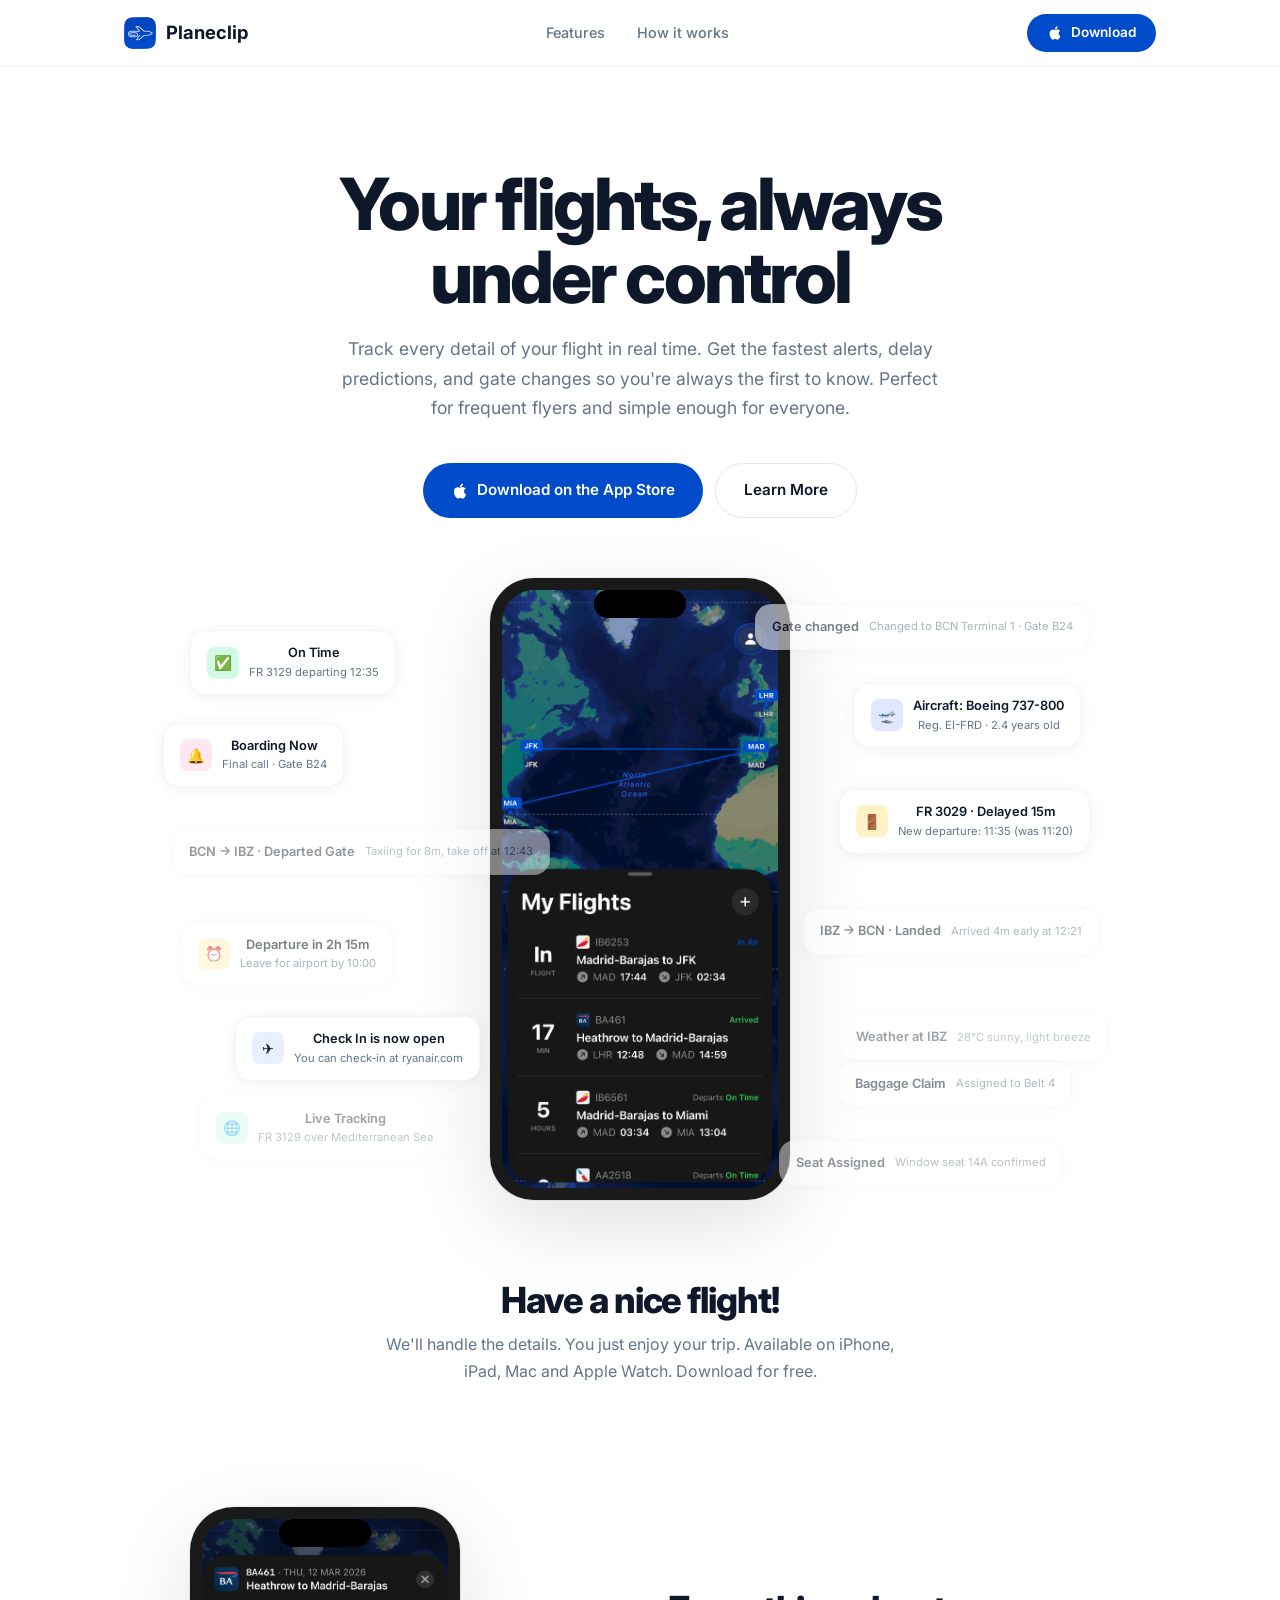
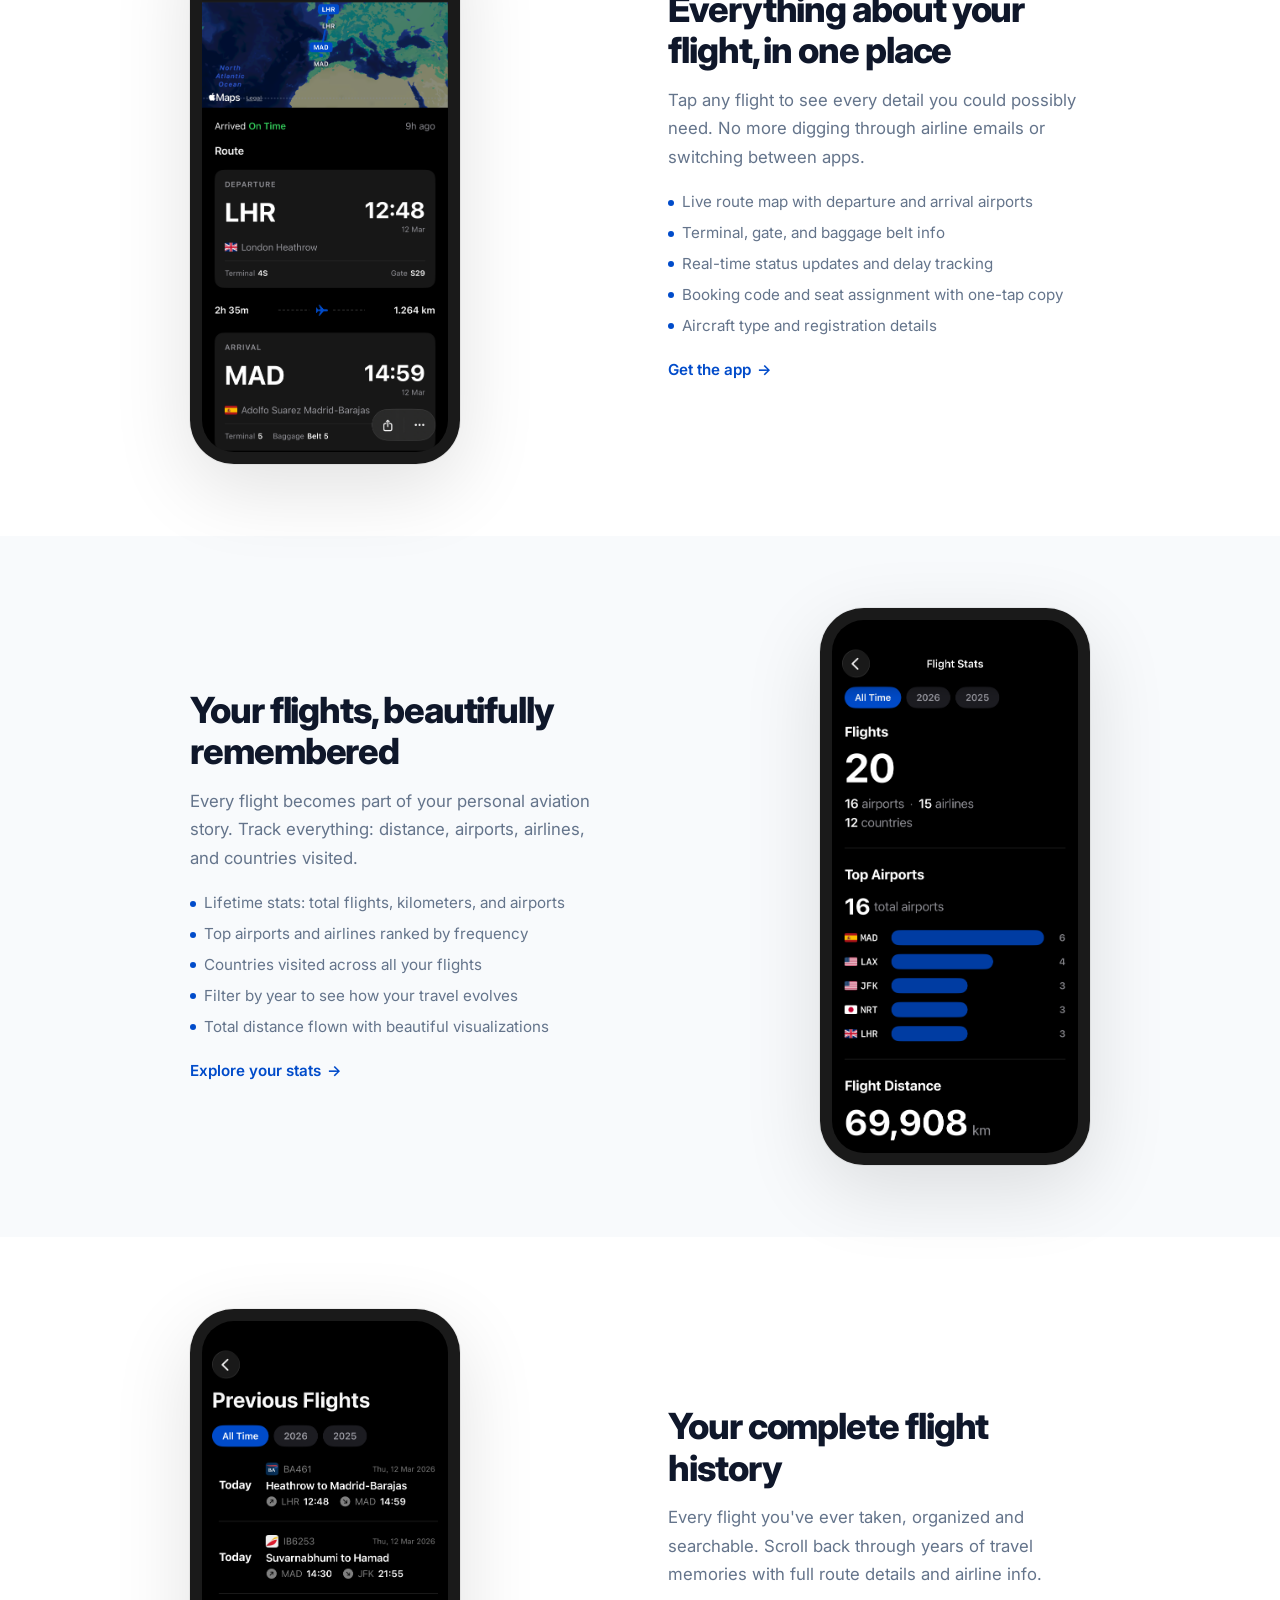
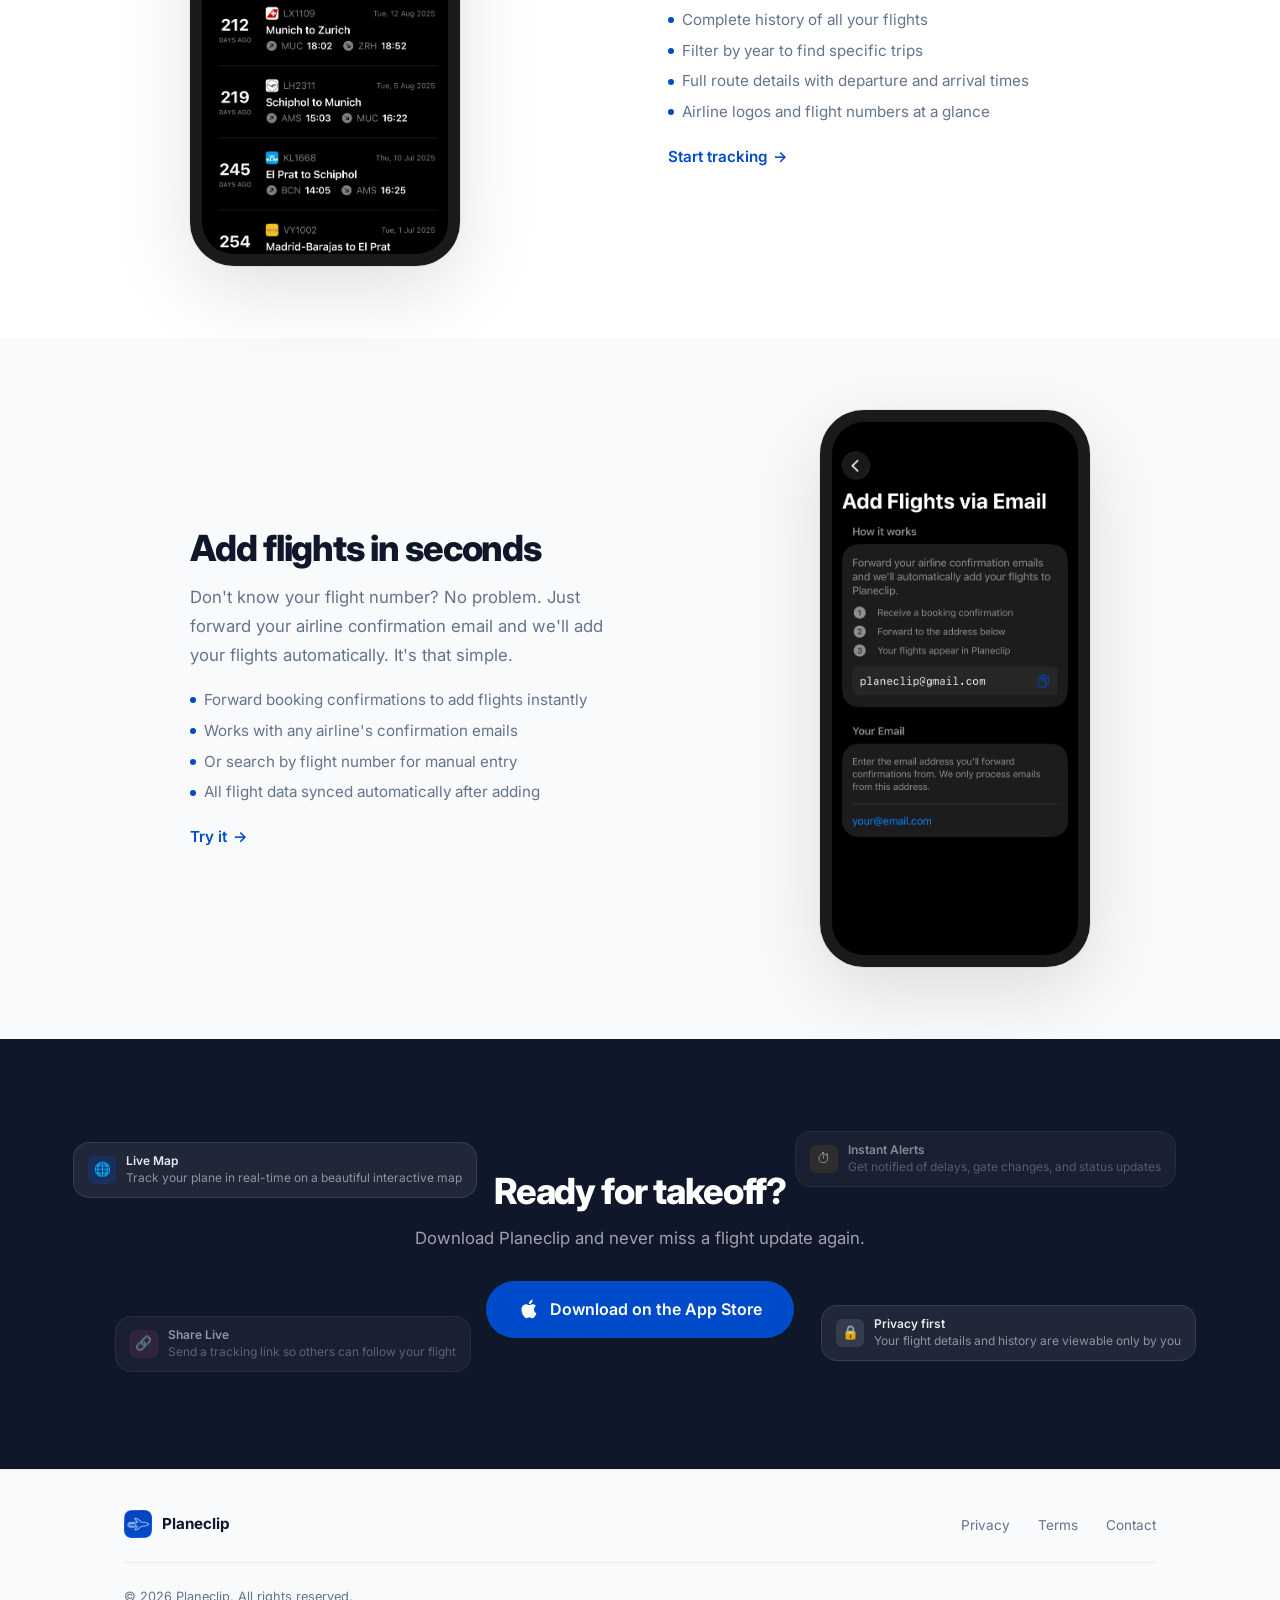
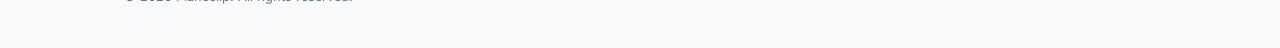
==== index.html @ d49c6626 "first commit" ====
<!DOCTYPE html>
<html lang="en">
<head>
  <meta charset="UTF-8">
  <meta name="viewport" content="width=device-width, initial-scale=1.0">
  <title>Planeclip - Your Flights, Always Under Control</title>
  <meta name="description" content="Real-time flight tracking, live updates, delay alerts, and gate changes. Your personal co-pilot from check-in to landing. Free for iPhone.">
  <meta name="keywords" content="flight tracker, flight tracking app, live flight status, flight delays, gate changes, airline app, travel app, iOS flight tracker">
  <meta name="author" content="Planeclip">
  <meta name="robots" content="index, follow">
  <link rel="canonical" href="https://planeclip.com/">

  <!-- Open Graph -->
  <meta property="og:type" content="website">
  <meta property="og:url" content="https://planeclip.com/">
  <meta property="og:title" content="Planeclip - Your Flights, Always Under Control">
  <meta property="og:description" content="Real-time flight tracking, live updates, delay alerts, and gate changes. Your personal co-pilot from check-in to landing.">
  <meta property="og:image" content="https://planeclip.com/assets/og-image.png">
  <meta property="og:site_name" content="Planeclip">
  <meta property="og:locale" content="en_US">

  <!-- Twitter Card -->
  <meta name="twitter:card" content="summary_large_image">
  <meta name="twitter:title" content="Planeclip - Your Flights, Always Under Control">
  <meta name="twitter:description" content="Real-time flight tracking, live updates, delay alerts, and gate changes. Free for iPhone.">
  <meta name="twitter:image" content="https://planeclip.com/assets/og-image.png">

  <!-- Apple Smart App Banner -->
  <meta name="apple-itunes-app" content="app-id=APP_STORE_ID">

  <!-- Favicon -->
  <link rel="icon" href="assets/logo.png" type="image/png">
  <link rel="apple-touch-icon" href="assets/logo.png">

  <!-- Structured Data -->
  <script type="application/ld+json">
  {
    "@context": "https://schema.org",
    "@type": "SoftwareApplication",
    "name": "Planeclip",
    "operatingSystem": "iOS",
    "applicationCategory": "TravelApplication",
    "description": "Real-time flight tracking, live updates, delay alerts, and gate changes. Your personal co-pilot from check-in to landing.",
    "url": "https://planeclip.com",
    "image": "https://planeclip.com/assets/logo.png",
    "author": {
      "@type": "Organization",
      "name": "Planeclip"
    },
    "offers": {
      "@type": "Offer",
      "price": "0",
      "priceCurrency": "USD"
    }
  }
  </script>

  <link rel="preconnect" href="https://fonts.googleapis.com">
  <link rel="preconnect" href="https://fonts.gstatic.com" crossorigin>
  <link href="https://fonts.googleapis.com/css2?family=Inter:wght@400;500;600;700;800&display=swap" rel="stylesheet">
  <link rel="stylesheet" href="css/styles.css">
</head>
<body>

  <!-- ============================== Header ============================== -->
  <header class="site-header">
    <div class="container">
      <a href="/" class="site-header__brand">
        <img src="assets/logo.png" alt="Planeclip" class="site-header__logo">
        <span class="site-header__wordmark">Planeclip</span>
      </a>
      <nav class="site-header__nav">
        <a href="#features" class="site-header__link">Features</a>
        <a href="#how-it-works" class="site-header__link">How it works</a>
      </nav>
      <a href="#" class="site-header__cta" id="appstore-link-header">
        <svg viewBox="0 0 24 24" fill="currentColor"><path d="M18.71 19.5c-.83 1.24-1.71 2.45-3.05 2.47-1.34.03-1.77-.79-3.29-.79-1.53 0-2 .77-3.27.82-1.31.05-2.3-1.32-3.14-2.53C4.25 17 2.94 12.45 4.7 9.39c.87-1.52 2.43-2.48 4.12-2.51 1.28-.02 2.5.87 3.29.87.78 0 2.26-1.07 3.8-.91.65.03 2.47.26 3.64 1.98-.09.06-2.17 1.28-2.15 3.81.03 3.02 2.65 4.03 2.68 4.04-.03.07-.42 1.44-1.38 2.83M13 3.5c.73-.83 1.94-1.46 2.94-1.5.13 1.17-.34 2.35-1.04 3.19-.69.85-1.83 1.51-2.95 1.42-.15-1.15.41-2.35 1.05-3.11z"/></svg>
        Download
      </a>
    </div>
  </header>

  <main>

    <!-- ============================== Hero ============================== -->
    <section class="hero">
      <div class="container">
        <h1>Your flights, always under control</h1>
        <p class="hero__subtitle">Track every detail of your flight in real time. Get the fastest alerts, delay predictions, and gate changes so you're always the first to know. Perfect for frequent flyers and simple enough for everyone.</p>
        <div class="hero__actions">
          <a href="#" class="btn btn--primary" id="appstore-link-hero">
            <svg viewBox="0 0 24 24" fill="currentColor" width="18" height="18"><path d="M18.71 19.5c-.83 1.24-1.71 2.45-3.05 2.47-1.34.03-1.77-.79-3.29-.79-1.53 0-2 .77-3.27.82-1.31.05-2.3-1.32-3.14-2.53C4.25 17 2.94 12.45 4.7 9.39c.87-1.52 2.43-2.48 4.12-2.51 1.28-.02 2.5.87 3.29.87.78 0 2.26-1.07 3.8-.91.65.03 2.47.26 3.64 1.98-.09.06-2.17 1.28-2.15 3.81.03 3.02 2.65 4.03 2.68 4.04-.03.07-.42 1.44-1.38 2.83M13 3.5c.73-.83 1.94-1.46 2.94-1.5.13 1.17-.34 2.35-1.04 3.19-.69.85-1.83 1.51-2.95 1.42-.15-1.15.41-2.35 1.05-3.11z"/></svg>
            Download on the App Store
          </a>
          <a href="#features" class="btn btn--outline">Learn More</a>
        </div>

        <!-- Phone + floating notification cards -->
        <div class="hero__showcase">
          <div class="hero__float-card hero__float-card--1">
            <div class="hero__float-icon" style="background: #D1FAE5;">&#9989;</div>
            <div>
              <div class="hero__float-title">On Time</div>
              <div class="hero__float-desc">FR 3129 departing 12:35</div>
            </div>
          </div>

          <div class="hero__float-card hero__float-card--2">
            <div class="hero__float-title">Gate changed</div>
            <div class="hero__float-desc">Changed to BCN Terminal 1 &middot; Gate B24</div>
          </div>

          <div class="hero__float-card hero__float-card--13">
            <div class="hero__float-icon" style="background: #E0E7FF;">&#128747;</div>
            <div>
              <div class="hero__float-title">Aircraft: Boeing 737-800</div>
              <div class="hero__float-desc">Reg. EI-FRD &middot; 2.4 years old</div>
            </div>
          </div>

          <div class="hero__float-card hero__float-card--3">
            <div class="hero__float-title">BCN &rarr; IBZ &middot; Departed Gate</div>
            <div class="hero__float-desc">Taxiing for 8m, take off at 12:43</div>
          </div>

          <div class="hero__float-card hero__float-card--4">
            <div class="hero__float-icon" style="background: #FEF3C7;">&#128682;</div>
            <div>
              <div class="hero__float-title">FR 3029 &middot; Delayed 15m</div>
              <div class="hero__float-desc">New departure: 11:35 (was 11:20)</div>
            </div>
          </div>

          <div class="hero__float-card hero__float-card--5">
            <div class="hero__float-icon" style="background: #E8F0FF;">&#9992;&#65039;</div>
            <div>
              <div class="hero__float-title">Check In is now open</div>
              <div class="hero__float-desc">You can check-in at ryanair.com</div>
            </div>
          </div>

          <div class="hero__float-card hero__float-card--6">
            <div class="hero__float-title">Baggage Claim</div>
            <div class="hero__float-desc">Assigned to Belt 4</div>
          </div>

          <div class="hero__float-card hero__float-card--7">
            <div class="hero__float-icon" style="background: #FCE7F3;">&#128276;</div>
            <div>
              <div class="hero__float-title">Boarding Now</div>
              <div class="hero__float-desc">Final call &middot; Gate B24</div>
            </div>
          </div>

          <div class="hero__float-card hero__float-card--8">
            <div class="hero__float-title">IBZ &rarr; BCN &middot; Landed</div>
            <div class="hero__float-desc">Arrived 4m early at 12:21</div>
          </div>

          <div class="hero__float-card hero__float-card--9">
            <div class="hero__float-icon" style="background: #D1FAE5;">&#127760;</div>
            <div>
              <div class="hero__float-title">Live Tracking</div>
              <div class="hero__float-desc">FR 3129 over Mediterranean Sea</div>
            </div>
          </div>

          <div class="hero__float-card hero__float-card--10">
            <div class="hero__float-title">Seat Assigned</div>
            <div class="hero__float-desc">Window seat 14A confirmed</div>
          </div>

          <div class="hero__float-card hero__float-card--11">
            <div class="hero__float-icon" style="background: #FEF3C7;">&#9200;</div>
            <div>
              <div class="hero__float-title">Departure in 2h 15m</div>
              <div class="hero__float-desc">Leave for airport by 10:00</div>
            </div>
          </div>

          <div class="hero__float-card hero__float-card--12">
            <div class="hero__float-title">Weather at IBZ</div>
            <div class="hero__float-desc">28&deg;C sunny, light breeze</div>
          </div>

          <div class="hero__phone-wrap">
            <div class="phone-frame">
              <div class="phone-frame__bezel">
                <div class="phone-frame__notch"></div>
                <div class="phone-frame__screen">
                  <img src="assets/screen-flights.png" alt="Planeclip - My Flights view with live map and upcoming flights" loading="lazy">
                </div>
              </div>
            </div>
          </div>
        </div>

        <!-- Text below showcase -->
        <div class="hero__bottom-text">
          <h2>Have a nice flight!</h2>
          <p>We'll handle the details. You just enjoy your trip. Available on iPhone, iPad, Mac and Apple Watch. Download for free.</p>
        </div>
      </div>
    </section>

    <!-- ============================== Feature 1: Flight Details ============================== -->
    <section id="features" class="feature">
      <div class="container">
        <div class="feature__grid">
          <div class="phone-frame">
            <div class="phone-frame__bezel">
              <div class="phone-frame__notch"></div>
              <div class="phone-frame__screen">
                <img src="assets/screen-detail.png" alt="Flight detail view showing route, terminals, gates, and baggage belt" loading="lazy">
              </div>
            </div>
          </div>
          <div class="feature__text">
            <h2>Everything about your flight, in one place</h2>
            <p>Tap any flight to see every detail you could possibly need. No more digging through airline emails or switching between apps.</p>
            <ul class="feature__list">
              <li>Live route map with departure and arrival airports</li>
              <li>Terminal, gate, and baggage belt info</li>
              <li>Real-time status updates and delay tracking</li>
              <li>Booking code and seat assignment with one-tap copy</li>
              <li>Aircraft type and registration details</li>
            </ul>
            <a href="#" class="learn-more" id="appstore-link-detail">Get the app</a>
          </div>
        </div>
      </div>
    </section>

    <!-- ============================== Feature 2: Flight Stats ============================== -->
    <section id="how-it-works" class="feature feature--alt">
      <div class="container">
        <div class="feature__grid feature__grid--reverse">
          <div class="phone-frame">
            <div class="phone-frame__bezel">
              <div class="phone-frame__notch"></div>
              <div class="phone-frame__screen">
                <img src="assets/screen-stats.png" alt="Flight statistics showing total flights, top airports, and distance traveled" loading="lazy">
              </div>
            </div>
          </div>
          <div class="feature__text">
            <h2>Your flights, beautifully remembered</h2>
            <p>Every flight becomes part of your personal aviation story. Track everything: distance, airports, airlines, and countries visited.</p>
            <ul class="feature__list">
              <li>Lifetime stats: total flights, kilometers, and airports</li>
              <li>Top airports and airlines ranked by frequency</li>
              <li>Countries visited across all your flights</li>
              <li>Filter by year to see how your travel evolves</li>
              <li>Total distance flown with beautiful visualizations</li>
            </ul>
            <a href="#" class="learn-more" id="appstore-link-stats">Explore your stats</a>
          </div>
        </div>
      </div>
    </section>

    <!-- ============================== Feature 3: Flight History ============================== -->
    <section class="feature">
      <div class="container">
        <div class="feature__grid">
          <div class="phone-frame">
            <div class="phone-frame__bezel">
              <div class="phone-frame__notch"></div>
              <div class="phone-frame__screen">
                <img src="assets/screen-history.png" alt="Previous flights list showing complete flight history" loading="lazy">
              </div>
            </div>
          </div>
          <div class="feature__text">
            <h2>Your complete flight history</h2>
            <p>Every flight you've ever taken, organized and searchable. Scroll back through years of travel memories with full route details and airline info.</p>
            <ul class="feature__list">
              <li>Complete history of all your flights</li>
              <li>Filter by year to find specific trips</li>
              <li>Full route details with departure and arrival times</li>
              <li>Airline logos and flight numbers at a glance</li>
            </ul>
            <a href="#" class="learn-more" id="appstore-link-history">Start tracking</a>
          </div>
        </div>
      </div>
    </section>

    <!-- ============================== Feature 4: Email Import ============================== -->
    <section class="feature feature--alt">
      <div class="container">
        <div class="feature__grid feature__grid--reverse">
          <div class="phone-frame">
            <div class="phone-frame__bezel">
              <div class="phone-frame__notch"></div>
              <div class="phone-frame__screen">
                <img src="assets/screen-email.png" alt="Add flights by forwarding airline confirmation emails" loading="lazy">
              </div>
            </div>
          </div>
          <div class="feature__text">
            <h2>Add flights in seconds</h2>
            <p>Don't know your flight number? No problem. Just forward your airline confirmation email and we'll add your flights automatically. It's that simple.</p>
            <ul class="feature__list">
              <li>Forward booking confirmations to add flights instantly</li>
              <li>Works with any airline's confirmation emails</li>
              <li>Or search by flight number for manual entry</li>
              <li>All flight data synced automatically after adding</li>
            </ul>
            <a href="#" class="learn-more" id="appstore-link-email">Try it</a>
          </div>
        </div>
      </div>
    </section>

    <!-- ============================== CTA + Features ============================== -->
    <section class="cta-section">
      <div class="container">
        <div class="cta-layout">
          <div class="cta-card cta-card--1">
            <div class="cta-card__icon cta-card__icon--blue">&#127760;</div>
            <div class="cta-card__body">
              <strong>Live Map</strong> Track your plane in real-time on a beautiful interactive map
            </div>
          </div>

          <div class="cta-card cta-card--2">
            <div class="cta-card__icon cta-card__icon--pink">&#128279;</div>
            <div class="cta-card__body">
              <strong>Share Live</strong> Send a tracking link so others can follow your flight
            </div>
          </div>

          <div class="cta-card cta-card--3">
            <div class="cta-card__icon cta-card__icon--amber">&#9201;</div>
            <div class="cta-card__body">
              <strong>Instant Alerts</strong> Get notified of delays, gate changes, and status updates
            </div>
          </div>

          <div class="cta-card cta-card--4">
            <div class="cta-card__icon cta-card__icon--slate">&#128274;</div>
            <div class="cta-card__body">
              <strong>Privacy first</strong> Your flight details and history are viewable only by you
            </div>
          </div>

          <div class="cta-center">
            <h2>Ready for takeoff?</h2>
            <p>Download Planeclip and never miss a flight update again.</p>
            <a href="#" class="btn--appstore" id="appstore-link-cta">
              <svg viewBox="0 0 24 24" fill="currentColor"><path d="M18.71 19.5c-.83 1.24-1.71 2.45-3.05 2.47-1.34.03-1.77-.79-3.29-.79-1.53 0-2 .77-3.27.82-1.31.05-2.3-1.32-3.14-2.53C4.25 17 2.94 12.45 4.7 9.39c.87-1.52 2.43-2.48 4.12-2.51 1.28-.02 2.5.87 3.29.87.78 0 2.26-1.07 3.8-.91.65.03 2.47.26 3.64 1.98-.09.06-2.17 1.28-2.15 3.81.03 3.02 2.65 4.03 2.68 4.04-.03.07-.42 1.44-1.38 2.83M13 3.5c.73-.83 1.94-1.46 2.94-1.5.13 1.17-.34 2.35-1.04 3.19-.69.85-1.83 1.51-2.95 1.42-.15-1.15.41-2.35 1.05-3.11z"/></svg>
              Download on the App Store
            </a>
          </div>
        </div>
      </div>
    </section>

  </main>

  <!-- ============================== Footer ============================== -->
  <footer class="site-footer">
    <div class="container">
      <div class="footer__top">
        <div class="footer__brand">
          <img src="assets/logo.png" alt="Planeclip" class="footer__logo">
          <span class="footer__wordmark">Planeclip</span>
        </div>
        <ul class="footer__links">
          <li><a href="privacy.html">Privacy</a></li>
          <li><a href="terms.html">Terms</a></li>
          <li><a href="mailto:hello@planeclip.com">Contact</a></li>
        </ul>
      </div>
      <div class="footer__bottom">
        &copy; 2026 Planeclip. All rights reserved.
      </div>
    </div>
  </footer>

  <script src="js/tabs.js"></script>
</body>
</html>
---- css/styles.css ----
/* ========================================
   Design Tokens
   ======================================== */
:root {
  --primary: #004BCA;
  --primary-dark: #003BA0;
  --primary-light: #3373D9;
  --blue-50: #E8F0FF;
  --navy: #001233;
  --navy-light: #001845;
  --gray-50: #F8FAFC;
  --gray-100: #F1F5F9;
  --gray-200: #E2E8F0;
  --gray-500: #64748B;
  --gray-900: #0F172A;
  --white: #ffffff;

  --font-family: 'Inter', system-ui, -apple-system, sans-serif;
  --radius-sm: 8px;
  --radius-md: 16px;
  --radius-lg: 24px;
  --radius-xl: 40px;
  --shadow-sm: 0 1px 3px rgba(0, 0, 0, 0.06);
  --shadow-md: 0 4px 16px rgba(0, 0, 0, 0.08);
  --shadow-lg: 0 8px 30px rgba(0, 0, 0, 0.1);
}

/* ========================================
   Reset & Base
   ======================================== */
*, *::before, *::after {
  margin: 0;
  padding: 0;
  box-sizing: border-box;
}

html {
  scroll-behavior: smooth;
  -webkit-text-size-adjust: 100%;
}

body {
  font-family: var(--font-family);
  color: var(--gray-900);
  background: var(--white);
  line-height: 1.6;
  -webkit-font-smoothing: antialiased;
  -moz-osx-font-smoothing: grayscale;
}

img {
  max-width: 100%;
  display: block;
}

a {
  color: inherit;
  text-decoration: none;
}

button {
  font-family: inherit;
  cursor: pointer;
  border: none;
  background: none;
}

input {
  font-family: inherit;
  border: none;
  outline: none;
}

/* ========================================
   Typography
   ======================================== */
h1 {
  font-size: 4.5rem;
  font-weight: 800;
  line-height: 1.02;
  letter-spacing: -0.04em;
  color: var(--gray-900);
}

h2 {
  font-size: 2.25rem;
  font-weight: 800;
  line-height: 1.15;
  letter-spacing: -0.03em;
  color: var(--gray-900);
}

h3 {
  font-size: 1.1rem;
  font-weight: 600;
  line-height: 1.3;
  color: var(--gray-900);
}

p {
  color: var(--gray-500);
  font-size: 1.05rem;
  line-height: 1.7;
}

/* ========================================
   Layout
   ======================================== */
.container {
  max-width: 1080px;
  margin: 0 auto;
  padding: 0 24px;
}

/* ========================================
   Header
   ======================================== */
.site-header {
  position: sticky;
  top: 0;
  z-index: 90;
  background: rgba(255, 255, 255, 0.92);
  backdrop-filter: blur(20px);
  -webkit-backdrop-filter: blur(20px);
  border-bottom: 1px solid rgba(0, 0, 0, 0.05);
  padding: 14px 0;
}

.site-header .container {
  display: flex;
  align-items: center;
  justify-content: space-between;
}

.site-header__brand {
  display: flex;
  align-items: center;
  gap: 10px;
}

.site-header__logo {
  width: 32px;
  height: 32px;
  border-radius: 8px;
}

.site-header__wordmark {
  font-size: 1.15rem;
  font-weight: 700;
  color: var(--gray-900);
}

.site-header__nav {
  display: flex;
  align-items: center;
  gap: 32px;
}

.site-header__link {
  font-size: 0.9rem;
  font-weight: 500;
  color: var(--gray-500);
  transition: color 0.2s;
}

.site-header__link:hover {
  color: var(--gray-900);
}

.site-header__cta {
  display: inline-flex;
  align-items: center;
  gap: 8px;
  padding: 8px 20px;
  background: var(--primary);
  color: var(--white);
  font-size: 0.85rem;
  font-weight: 600;
  border-radius: 100px;
  transition: background 0.2s;
}

.site-header__cta:hover {
  background: var(--primary-dark);
}

.site-header__cta svg {
  width: 16px;
  height: 16px;
}

/* ========================================
   Buttons
   ======================================== */
.btn {
  display: inline-flex;
  align-items: center;
  justify-content: center;
  gap: 8px;
  padding: 14px 28px;
  font-size: 0.95rem;
  font-weight: 600;
  border-radius: 100px;
  transition: transform 0.2s, box-shadow 0.2s, background 0.2s;
}

.btn--primary {
  background: var(--primary);
  color: var(--white);
}

.btn--primary:hover {
  background: var(--primary-dark);
  transform: translateY(-1px);
  box-shadow: 0 4px 20px rgba(0, 71, 255, 0.3);
}

.btn--outline {
  background: transparent;
  color: var(--gray-900);
  border: 1.5px solid var(--gray-200);
}

.btn--outline:hover {
  border-color: var(--gray-500);
}

.btn svg {
  width: 18px;
  height: 18px;
}

.learn-more {
  display: inline-flex;
  align-items: center;
  gap: 6px;
  font-size: 0.95rem;
  font-weight: 600;
  color: var(--primary);
  transition: gap 0.2s;
}

.learn-more:hover {
  gap: 10px;
}

.learn-more::after {
  content: '\2192';
}

/* ========================================
   Hero — Flighty-style
   ======================================== */
.hero {
  padding: 100px 0 50px;
  text-align: center;
  overflow: hidden;
}

.hero h1 {
  margin-bottom: 20px;
  max-width: 780px;
  margin-left: auto;
  margin-right: auto;
}

.hero__subtitle {
  font-size: 1.1rem;
  max-width: 600px;
  margin: 0 auto 40px;
}

.hero__actions {
  display: flex;
  gap: 12px;
  justify-content: center;
  margin-bottom: 20px;
}

.hero__bottom-text {
  margin-top: 80px;
  max-width: 520px;
  margin-left: auto;
  margin-right: auto;
}

.hero__bottom-text h2 {
  margin-bottom: 10px;
}

.hero__bottom-text p {
  font-size: 1rem;
}

/* Hero phone showcase — tall area with floating cards */
.hero__showcase {
  position: relative;
  max-width: 900px;
  margin: 0 auto;
  padding: 40px 0 0;
}

.hero__phone-wrap {
  display: flex;
  justify-content: center;
  position: relative;
  z-index: 2;
}

.hero__phone-wrap .phone-frame {
  width: 300px;
}

/* Floating cards scattered around the phone */
.hero__float-card {
  position: absolute;
  background: var(--white);
  border-radius: var(--radius-md);
  padding: 12px 16px;
  display: flex;
  align-items: center;
  gap: 10px;
  box-shadow: 0 2px 16px rgba(0, 0, 0, 0.06);
  z-index: 3;
  white-space: nowrap;
  border: 1px solid rgba(0, 0, 0, 0.04);
}

.hero__float-icon {
  width: 32px;
  height: 32px;
  border-radius: 8px;
  display: flex;
  align-items: center;
  justify-content: center;
  font-size: 0.9rem;
  flex-shrink: 0;
}

.hero__float-title {
  font-size: 0.8rem;
  font-weight: 600;
  color: var(--gray-900);
}

.hero__float-desc {
  font-size: 0.7rem;
  color: var(--gray-500);
}

/* Positions — spread around the phone like Flighty */
.hero__float-card--1 {
  left: 0;
  top: 14%;
  animation: hf-1 5s ease-in-out infinite;
}

.hero__float-card--2 {
  right: 0;
  top: 10%;
  opacity: 0.55;
  animation: hf-2 4.5s ease-in-out infinite;
}

.hero__float-card--3 {
  left: -2%;
  top: 44%;
  opacity: 0.45;
  animation: hf-3 5.5s ease-in-out infinite;
}

.hero__float-card--4 {
  right: 0;
  top: 38%;
  animation: hf-4 4s ease-in-out infinite;
}

.hero__float-card--5 {
  left: 5%;
  bottom: 18%;
  animation: hf-5 4.8s ease-in-out infinite;
}

.hero__float-card--6 {
  right: 2%;
  bottom: 14%;
  opacity: 0.5;
  animation: hf-6 5.2s ease-in-out infinite;
}

.hero__float-card--7 {
  left: -3%;
  top: 28%;
  animation: hf-7 4.2s ease-in-out infinite;
}

.hero__float-card--8 {
  right: -1%;
  top: 56%;
  opacity: 0.5;
  animation: hf-8 5s ease-in-out infinite;
}

.hero__float-card--9 {
  left: 1%;
  bottom: 6%;
  opacity: 0.4;
  animation: hf-9 4.6s ease-in-out infinite;
}

.hero__float-card--10 {
  right: 3%;
  bottom: 2%;
  opacity: 0.45;
  animation: hf-10 5.4s ease-in-out infinite;
}

.hero__float-card--11 {
  left: -1%;
  top: 58%;
  opacity: 0.55;
  animation: hf-11 4.4s ease-in-out infinite;
}

.hero__float-card--12 {
  right: -2%;
  top: 72%;
  opacity: 0.4;
  animation: hf-12 5.6s ease-in-out infinite;
}

.hero__float-card--13 {
  right: 1%;
  top: 22%;
  animation: hf-13 4.8s ease-in-out infinite;
}

@keyframes hf-1 {
  0%, 100% { transform: translateY(0); }
  50% { transform: translateY(-8px); }
}
@keyframes hf-2 {
  0%, 100% { transform: translateY(0); }
  50% { transform: translateY(6px); }
}
@keyframes hf-3 {
  0%, 100% { transform: translateY(0) translateX(0); }
  50% { transform: translateY(-6px) translateX(4px); }
}
@keyframes hf-4 {
  0%, 100% { transform: translateY(0); }
  50% { transform: translateY(8px); }
}
@keyframes hf-5 {
  0%, 100% { transform: translateY(0); }
  50% { transform: translateY(-10px); }
}
@keyframes hf-6 {
  0%, 100% { transform: translateY(0) translateX(0); }
  50% { transform: translateY(6px) translateX(-4px); }
}
@keyframes hf-7 {
  0%, 100% { transform: translateY(0); }
  50% { transform: translateY(-7px); }
}
@keyframes hf-8 {
  0%, 100% { transform: translateY(0) translateX(0); }
  50% { transform: translateY(7px) translateX(-3px); }
}
@keyframes hf-9 {
  0%, 100% { transform: translateY(0) translateX(0); }
  50% { transform: translateY(-5px) translateX(3px); }
}
@keyframes hf-10 {
  0%, 100% { transform: translateY(0); }
  50% { transform: translateY(5px); }
}
@keyframes hf-11 {
  0%, 100% { transform: translateY(0) translateX(0); }
  50% { transform: translateY(-6px) translateX(5px); }
}
@keyframes hf-12 {
  0%, 100% { transform: translateY(0); }
  50% { transform: translateY(7px); }
}
@keyframes hf-13 {
  0%, 100% { transform: translateY(0) translateX(0); }
  50% { transform: translateY(-7px) translateX(-3px); }
}

/* ========================================
   Phone Frame
   ======================================== */
.phone-frame {
  position: relative;
  width: 270px;
  flex-shrink: 0;
}

.phone-frame__bezel {
  position: relative;
  border-radius: 44px;
  overflow: hidden;
  background: #1a1a1a;
  padding: 12px;
  box-shadow: 0 24px 80px rgba(0, 0, 0, 0.12), 0 0 0 1px rgba(0, 0, 0, 0.05);
}

.phone-frame__notch {
  position: absolute;
  top: 12px;
  left: 50%;
  transform: translateX(-50%);
  width: 92px;
  height: 28px;
  background: #000;
  border-radius: 20px;
  z-index: 2;
}

.phone-frame__screen {
  border-radius: 32px;
  overflow: hidden;
  position: relative;
  aspect-ratio: 9 / 19.5;
}

.phone-frame__screen img {
  width: 100%;
  height: 100%;
  object-fit: cover;
  object-position: top;
  display: block;
}

/* ========================================
   Feature Sections
   ======================================== */
.feature {
  padding: 72px 0;
}

.feature--alt {
  background: var(--gray-50);
}

.feature__grid {
  display: grid;
  grid-template-columns: 1fr 1fr;
  gap: 56px;
  align-items: center;
  max-width: 900px;
  margin: 0 auto;
}

.feature__grid--reverse {
  direction: rtl;
}

.feature__grid--reverse > * {
  direction: ltr;
}

.feature__text h2 {
  margin-bottom: 14px;
}

.feature__text p {
  margin-bottom: 14px;
}

.feature__text p:last-of-type {
  margin-bottom: 20px;
}

.feature__list {
  list-style: none;
  margin-bottom: 20px;
  display: flex;
  flex-direction: column;
  gap: 8px;
}

.feature__list li {
  display: flex;
  align-items: flex-start;
  gap: 8px;
  font-size: 0.95rem;
  color: var(--gray-500);
  line-height: 1.5;
}

.feature__list li::before {
  content: '';
  width: 6px;
  height: 6px;
  border-radius: 50%;
  background: var(--primary);
  flex-shrink: 0;
  margin-top: 0.55em;
}

/* ========================================
   CTA Section (with floating feature cards)
   ======================================== */
.cta-section {
  background: var(--gray-900);
  padding: 75px 0;
  color: var(--white);
  overflow: hidden;
}

.cta-layout {
  position: relative;
  min-height: 280px;
  display: flex;
  align-items: center;
  justify-content: center;
}

.cta-center {
  text-align: center;
  position: relative;
  z-index: 2;
}

.cta-section h2 {
  color: var(--white);
  margin-bottom: 12px;
}

.cta-section p {
  color: rgba(255, 255, 255, 0.6);
  white-space: nowrap;
  margin: 0 auto 28px;
}

.cta-card {
  position: absolute;
  background: rgba(255, 255, 255, 0.07);
  border: 1px solid rgba(255, 255, 255, 0.1);
  border-radius: var(--radius-md);
  padding: 10px 14px;
  display: flex;
  align-items: center;
  gap: 10px;
  white-space: nowrap;
  z-index: 1;
}

.cta-card--1 {
  left: calc(-2% - 30px);
  top: 10%;
  animation: cta-1 5s ease-in-out infinite;
}

.cta-card--2 {
  left: calc(2% - 30px);
  bottom: 8%;
  opacity: 0.6;
  animation: cta-2 4.5s ease-in-out infinite;
}

.cta-card--3 {
  right: calc(-1% - 10px);
  top: 6%;
  opacity: 0.55;
  animation: cta-3 5.2s ease-in-out infinite;
}

.cta-card--4 {
  right: -40px;
  bottom: 12%;
  animation: cta-4 4.8s ease-in-out infinite;
}

@keyframes cta-1 {
  0%, 100% { transform: translateY(0); }
  50% { transform: translateY(-8px); }
}
@keyframes cta-2 {
  0%, 100% { transform: translateY(0) translateX(0); }
  50% { transform: translateY(6px) translateX(4px); }
}
@keyframes cta-3 {
  0%, 100% { transform: translateY(0) translateX(0); }
  50% { transform: translateY(-6px) translateX(-3px); }
}
@keyframes cta-4 {
  0%, 100% { transform: translateY(0); }
  50% { transform: translateY(7px); }
}

.cta-card__icon {
  width: 28px;
  height: 28px;
  border-radius: 6px;
  display: flex;
  align-items: center;
  justify-content: center;
  font-size: 0.85rem;
  flex-shrink: 0;
}

.cta-card__icon--blue { background: rgba(0, 75, 202, 0.25); }
.cta-card__icon--amber { background: rgba(245, 158, 11, 0.2); }
.cta-card__icon--pink { background: rgba(236, 72, 153, 0.2); }
.cta-card__icon--slate { background: rgba(255, 255, 255, 0.1); }

.cta-card__body {
  font-size: 0.75rem;
  line-height: 1.4;
  color: rgba(255, 255, 255, 0.5);
}

.cta-card__body strong {
  color: rgba(255, 255, 255, 0.9);
  font-weight: 600;
  display: block;
}

.btn--appstore {
  display: inline-flex;
  align-items: center;
  gap: 10px;
  padding: 16px 32px;
  background: var(--primary);
  color: var(--white);
  font-size: 1rem;
  font-weight: 600;
  border-radius: 100px;
  transition: transform 0.2s, box-shadow 0.2s, background 0.2s;
}

.btn--appstore:hover {
  background: var(--primary-light);
  transform: translateY(-2px);
  box-shadow: 0 8px 30px rgba(0, 71, 255, 0.3);
}

.btn--appstore svg {
  width: 22px;
  height: 22px;
}

/* ========================================
   Footer
   ======================================== */
.site-footer {
  background: var(--gray-50);
  border-top: 1px solid rgba(0, 0, 0, 0.05);
  padding: 40px 0;
}

.footer__top {
  display: flex;
  align-items: center;
  justify-content: space-between;
  margin-bottom: 24px;
  padding-bottom: 24px;
  border-bottom: 1px solid rgba(0, 0, 0, 0.06);
}

.footer__brand {
  display: flex;
  align-items: center;
  gap: 10px;
}

.footer__logo {
  width: 28px;
  height: 28px;
  border-radius: 6px;
}

.footer__wordmark {
  font-size: 0.95rem;
  font-weight: 700;
}

.footer__links {
  display: flex;
  gap: 28px;
  list-style: none;
}

.footer__links a {
  font-size: 0.85rem;
  color: var(--gray-500);
  transition: color 0.2s;
}

.footer__links a:hover {
  color: var(--gray-900);
}

.footer__bottom {
  font-size: 0.8rem;
  color: var(--gray-500);
}

/* ========================================
   Legal Pages (Privacy, Terms)
   ======================================== */
.legal-page {
  max-width: 720px;
  margin: 0 auto;
  padding: 80px 24px 64px;
}

.legal-page h1 {
  font-size: 2.5rem;
  margin-bottom: 8px;
}

.legal-page__updated {
  font-size: 0.9rem;
  color: var(--gray-500);
  margin-bottom: 48px;
}

.legal-page h2 {
  font-size: 1.35rem;
  margin-top: 40px;
  margin-bottom: 12px;
}

.legal-page p {
  margin-bottom: 16px;
}

.legal-page ul {
  list-style: none;
  margin: 0 0 16px;
  padding: 0;
  display: flex;
  flex-direction: column;
  gap: 10px;
}

.legal-page ul li {
  position: relative;
  padding-left: 18px;
  font-size: 1rem;
  color: var(--gray-500);
  line-height: 1.7;
}

.legal-page ul li::before {
  content: '';
  position: absolute;
  left: 0;
  top: 0.65em;
  width: 6px;
  height: 6px;
  border-radius: 50%;
  background: var(--primary);
}

.legal-page a {
  color: var(--primary);
  text-decoration: underline;
  text-underline-offset: 2px;
}

.legal-page a:hover {
  color: var(--primary-dark);
}

/* ========================================
   Responsive — Tablet (768px)
   ======================================== */
@media (max-width: 768px) {
  .site-header__nav {
    display: none;
  }

  h1 {
    font-size: 2.5rem;
  }

  h2 {
    font-size: 1.7rem;
  }

  p {
    font-size: 0.95rem;
  }

  .hero {
    padding: 64px 0 32px;
  }

  .hero__actions {
    flex-direction: column;
    align-items: center;
  }

  .hero__actions .btn {
    width: 100%;
    max-width: 300px;
  }

  .hero__float-card {
    display: none;
  }

  .hero__phone-wrap .phone-frame {
    width: 260px;
  }

  .feature {
    padding: 56px 0;
  }

  .feature__grid {
    grid-template-columns: 1fr;
    gap: 36px;
    text-align: center;
  }

  .feature__grid--reverse {
    direction: ltr;
  }

  .feature__text {
    order: 1;
  }

  .feature__list {
    align-items: center;
  }

  .phone-frame {
    width: 230px;
    margin: 0 auto;
  }

  .cta-section {
    padding: 56px 0;
  }

  .cta-card {
    display: none;
  }

  .footer__top {
    flex-direction: column;
    gap: 20px;
    text-align: center;
  }

  .footer__links {
    flex-wrap: wrap;
    justify-content: center;
    gap: 16px;
  }

  .footer__bottom {
    text-align: center;
  }

  .legal-page {
    padding: 48px 24px;
  }

  .legal-page h1 {
    font-size: 2rem;
  }
}

/* ========================================
   Responsive — Small Mobile (480px)
   ======================================== */
@media (max-width: 480px) {
  h1 {
    font-size: 2rem;
  }

  h2 {
    font-size: 1.4rem;
  }

  .container {
    padding: 0 16px;
  }

  .legal-page {
    padding: 36px 16px;
  }

  .legal-page h1 {
    font-size: 1.75rem;
  }

  .legal-page h2 {
    font-size: 1.15rem;
  }

  .hero__phone-wrap .phone-frame {
    width: 220px;
  }

  .phone-frame {
    width: 200px;
  }

  .cta-section p {
    white-space: normal;
  }
}
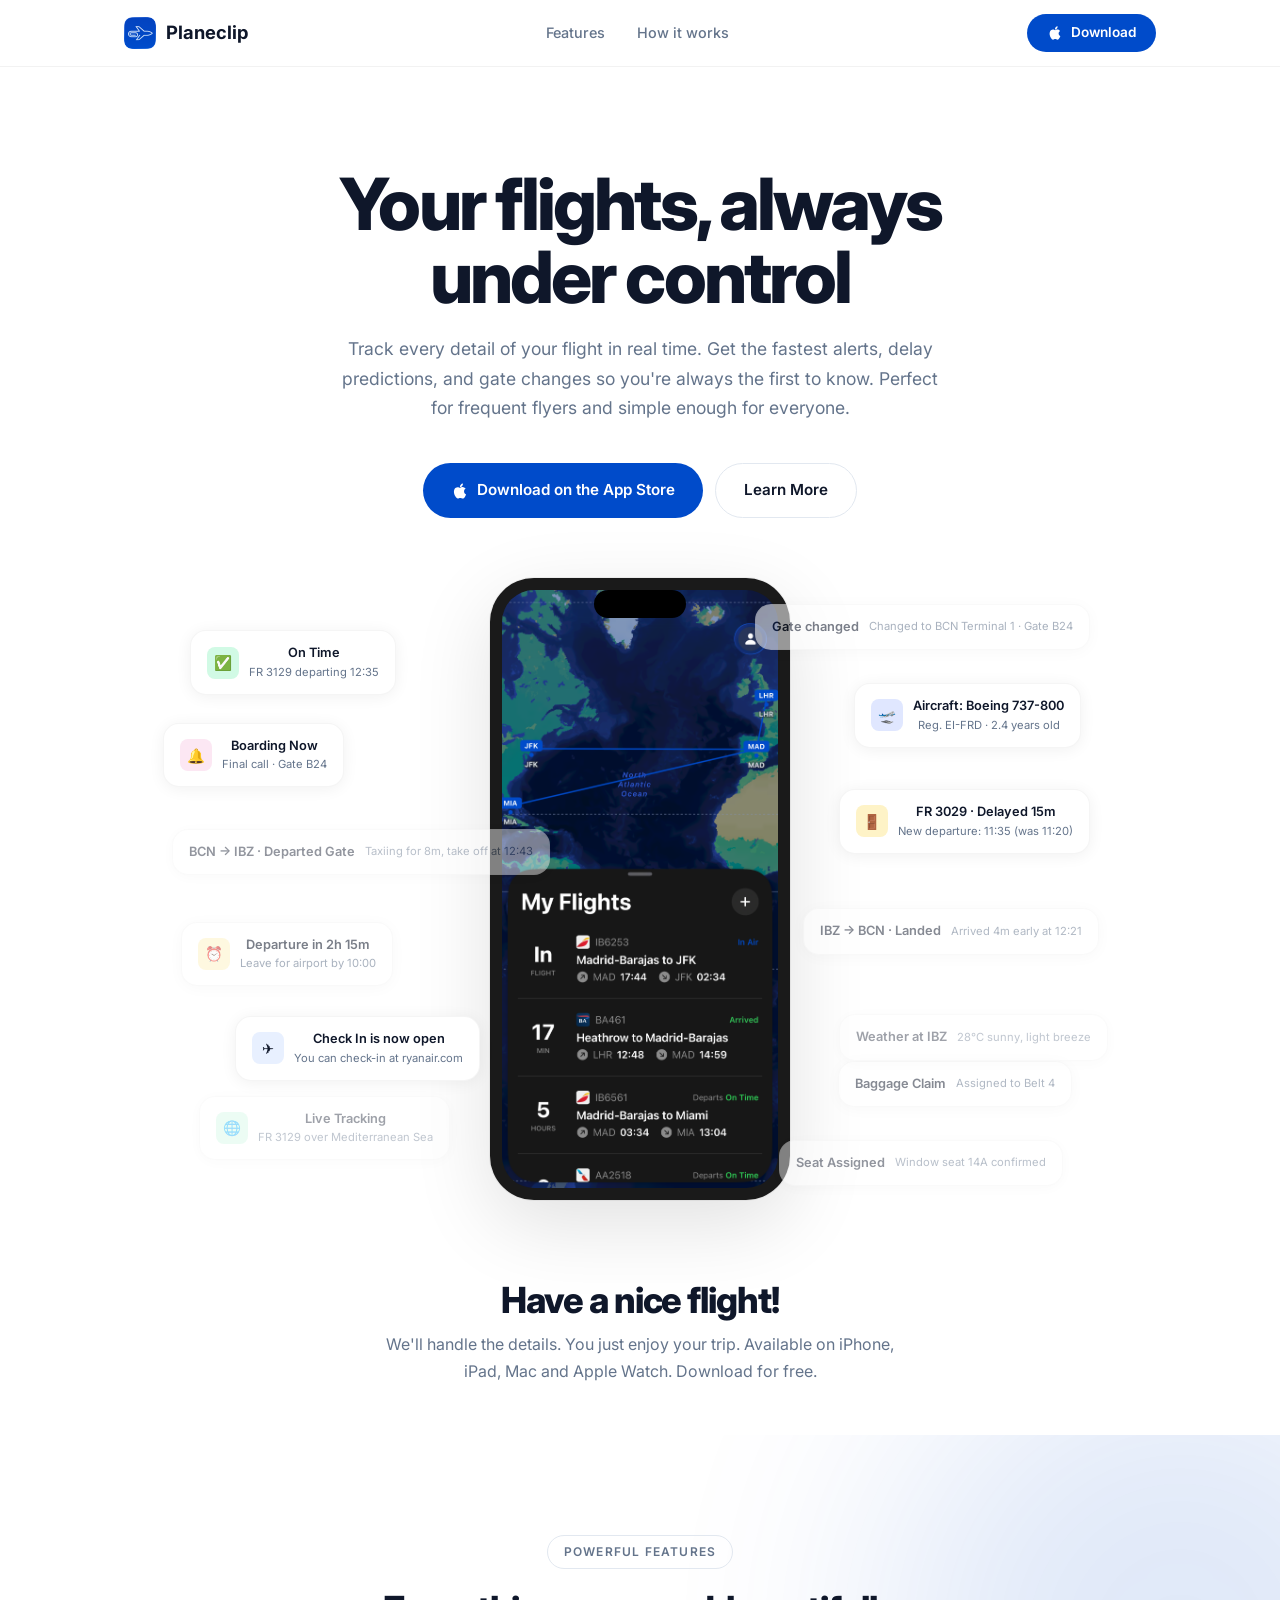
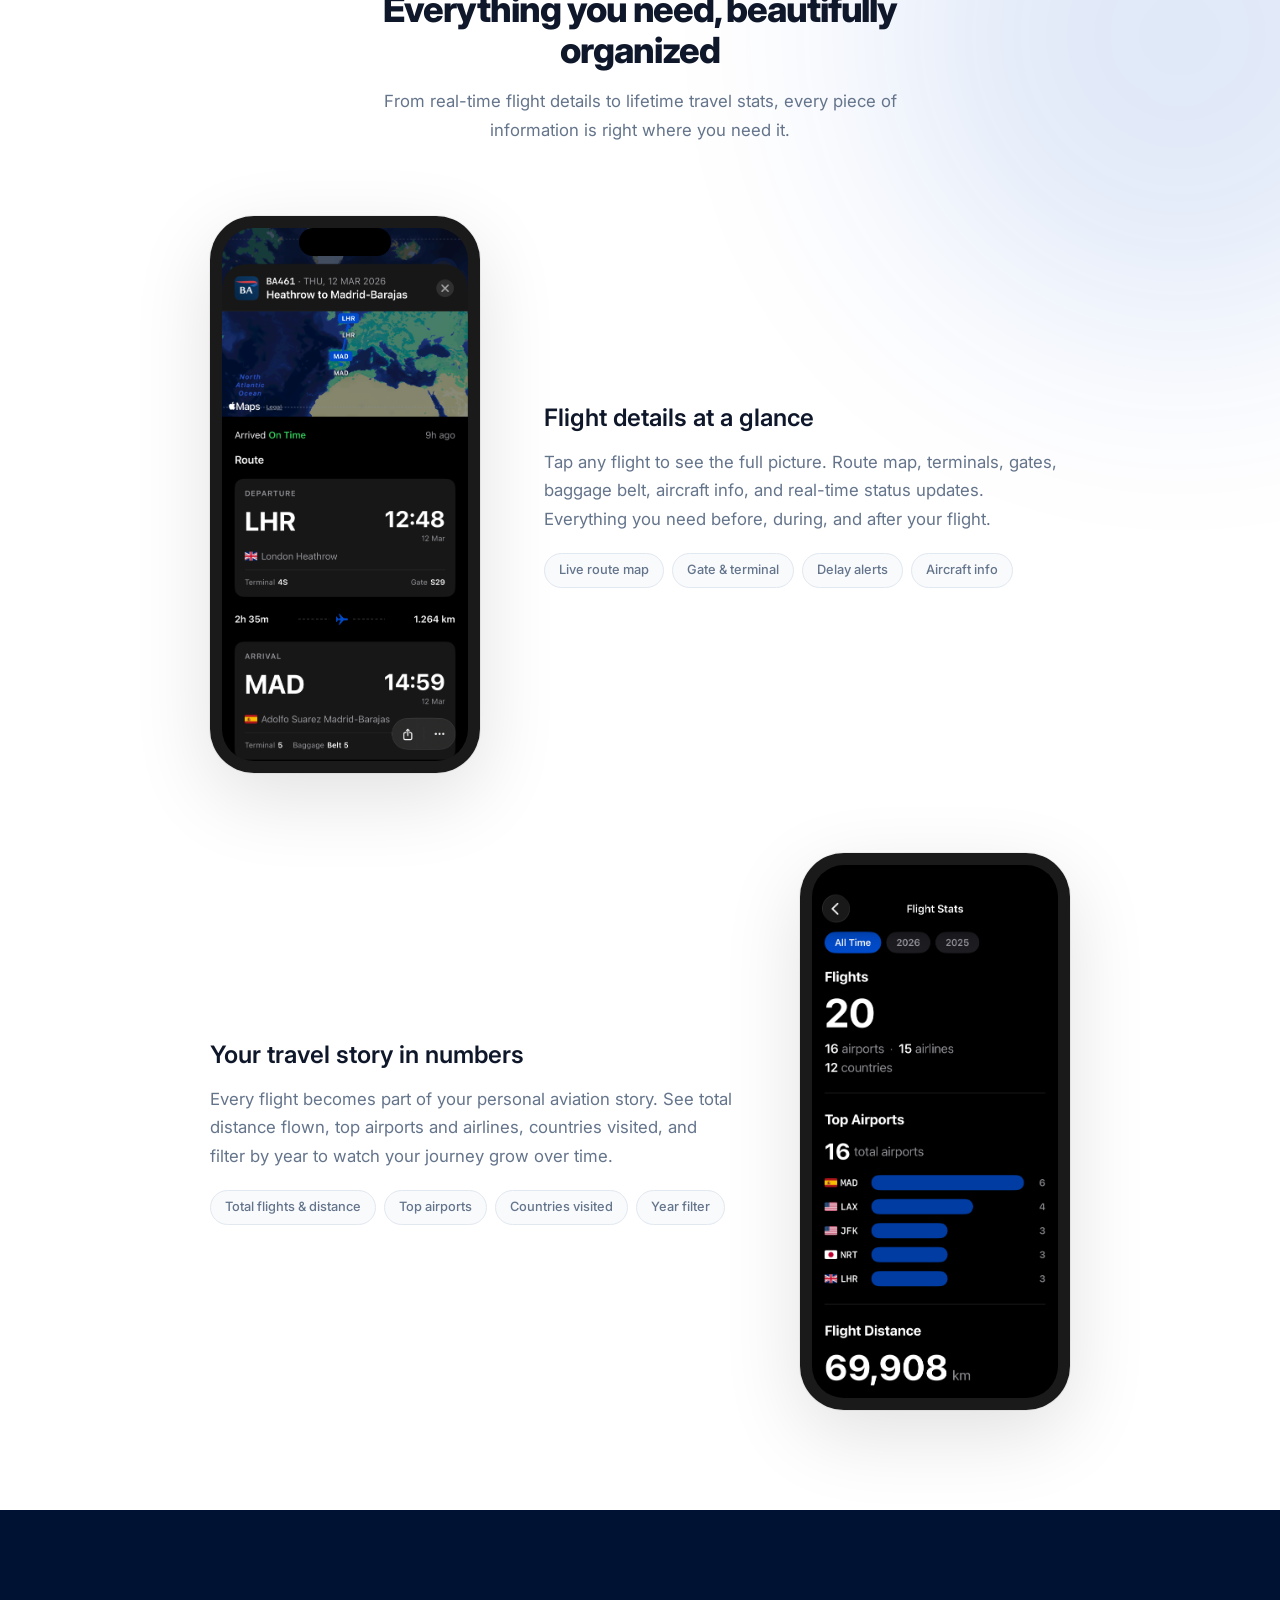
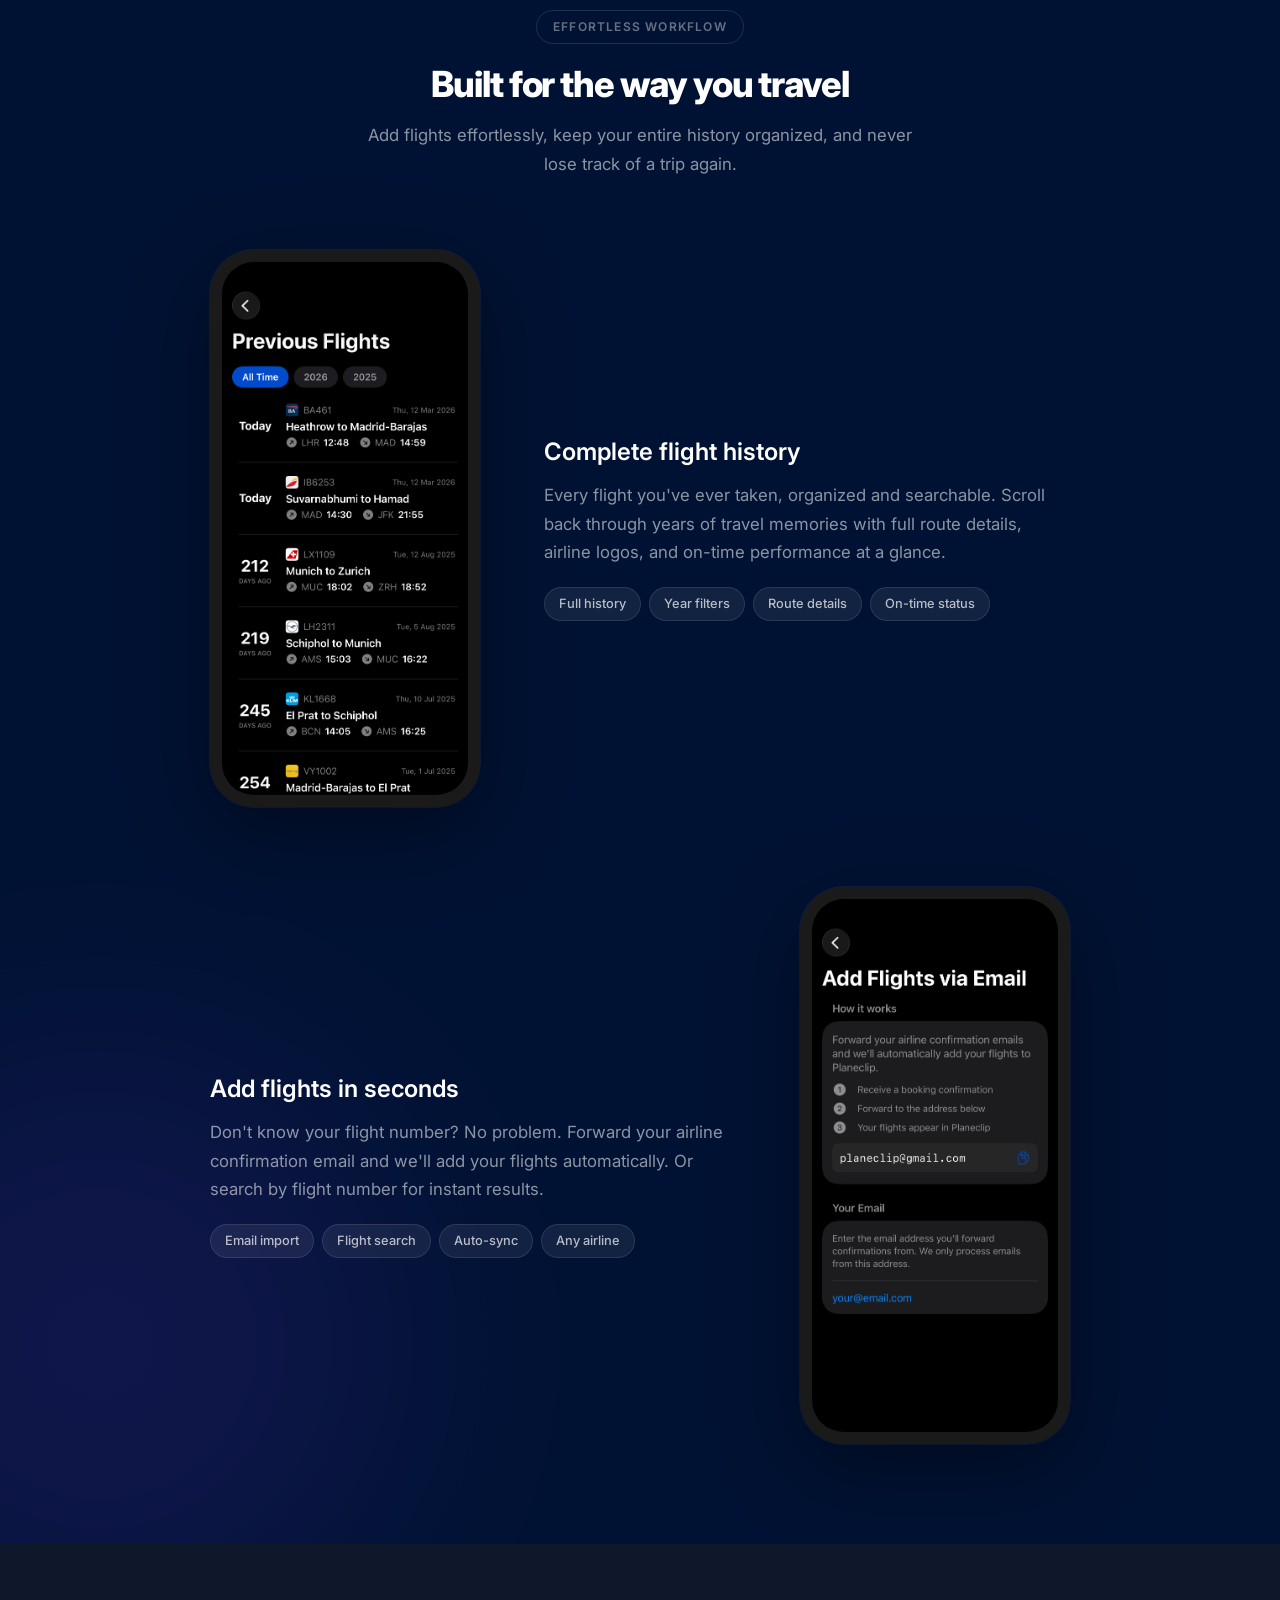
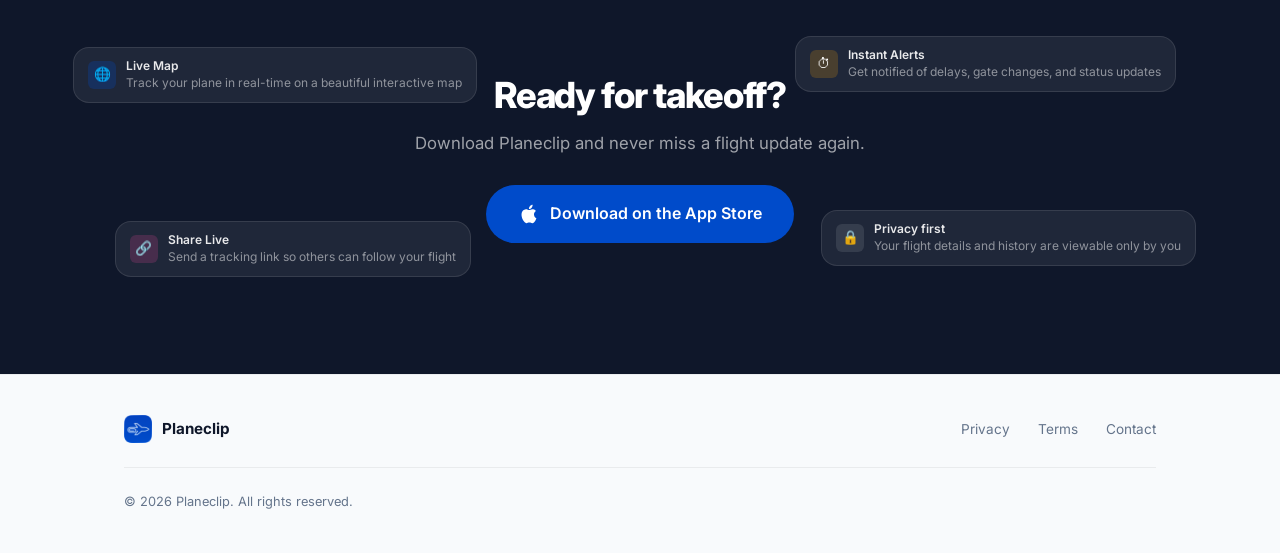
==== commit 11cce4a5: "Redesign features: zigzag layout, scroll animations, dark section" ====
--- a/index.html
+++ b/index.html
@@ -85,9 +85,9 @@
     <!-- ============================== Hero ============================== -->
     <section class="hero">
       <div class="container">
-        <h1>Your flights, always under control</h1>
-        <p class="hero__subtitle">Track every detail of your flight in real time. Get the fastest alerts, delay predictions, and gate changes so you're always the first to know. Perfect for frequent flyers and simple enough for everyone.</p>
-        <div class="hero__actions">
+        <h1 class="reveal">Your flights, always under control</h1>
+        <p class="hero__subtitle reveal">Track every detail of your flight in real time. Get the fastest alerts, delay predictions, and gate changes so you're always the first to know. Perfect for frequent flyers and simple enough for everyone.</p>
+        <div class="hero__actions reveal">
           <a href="#" class="btn btn--primary" id="appstore-link-hero">
             <svg viewBox="0 0 24 24" fill="currentColor" width="18" height="18"><path d="M18.71 19.5c-.83 1.24-1.71 2.45-3.05 2.47-1.34.03-1.77-.79-3.29-.79-1.53 0-2 .77-3.27.82-1.31.05-2.3-1.32-3.14-2.53C4.25 17 2.94 12.45 4.7 9.39c.87-1.52 2.43-2.48 4.12-2.51 1.28-.02 2.5.87 3.29.87.78 0 2.26-1.07 3.8-.91.65.03 2.47.26 3.64 1.98-.09.06-2.17 1.28-2.15 3.81.03 3.02 2.65 4.03 2.68 4.04-.03.07-.42 1.44-1.38 2.83M13 3.5c.73-.83 1.94-1.46 2.94-1.5.13 1.17-.34 2.35-1.04 3.19-.69.85-1.83 1.51-2.95 1.42-.15-1.15.41-2.35 1.05-3.11z"/></svg>
             Download on the App Store
@@ -196,118 +196,124 @@
         </div>
 
         <!-- Text below showcase -->
-        <div class="hero__bottom-text">
+        <div class="hero__bottom-text reveal">
           <h2>Have a nice flight!</h2>
           <p>We'll handle the details. You just enjoy your trip. Available on iPhone, iPad, Mac and Apple Watch. Download for free.</p>
         </div>
       </div>
     </section>
 
-    <!-- ============================== Feature 1: Flight Details ============================== -->
-    <section id="features" class="feature">
+    <!-- ============================== Feature Section 1 ============================== -->
+    <section id="features" class="feat">
+      <div class="feat__glow feat__glow--blue"></div>
       <div class="container">
-        <div class="feature__grid">
-          <div class="phone-frame">
-            <div class="phone-frame__bezel">
-              <div class="phone-frame__notch"></div>
-              <div class="phone-frame__screen">
-                <img src="assets/screen-detail.png" alt="Flight detail view showing route, terminals, gates, and baggage belt" loading="lazy">
-              </div>
-            </div>
-          </div>
-          <div class="feature__text">
-            <h2>Everything about your flight, in one place</h2>
-            <p>Tap any flight to see every detail you could possibly need. No more digging through airline emails or switching between apps.</p>
-            <ul class="feature__list">
-              <li>Live route map with departure and arrival airports</li>
-              <li>Terminal, gate, and baggage belt info</li>
-              <li>Real-time status updates and delay tracking</li>
-              <li>Booking code and seat assignment with one-tap copy</li>
-              <li>Aircraft type and registration details</li>
+        <div class="feat__header reveal">
+          <span class="feat__label">Powerful features</span>
+          <h2>Everything you need, beautifully organized</h2>
+          <p>From real-time flight details to lifetime travel stats, every piece of information is right where you need it.</p>
+        </div>
+
+        <div class="feat__row reveal reveal--left">
+          <div class="feat__phone">
+            <div class="phone-frame">
+              <div class="phone-frame__bezel">
+                <div class="phone-frame__notch"></div>
+                <div class="phone-frame__screen">
+                  <img src="assets/screen-detail.png" alt="Flight detail view showing route, terminals, gates, and baggage belt" loading="lazy">
+                </div>
+              </div>
+            </div>
+          </div>
+          <div class="feat__copy">
+            <h3>Flight details at a glance</h3>
+            <p>Tap any flight to see the full picture. Route map, terminals, gates, baggage belt, aircraft info, and real-time status updates. Everything you need before, during, and after your flight.</p>
+            <ul class="feat__pills">
+              <li>Live route map</li>
+              <li>Gate & terminal</li>
+              <li>Delay alerts</li>
+              <li>Aircraft info</li>
             </ul>
-            <a href="#" class="learn-more" id="appstore-link-detail">Get the app</a>
+          </div>
+        </div>
+
+        <div class="feat__row feat__row--reverse reveal reveal--right">
+          <div class="feat__phone">
+            <div class="phone-frame">
+              <div class="phone-frame__bezel">
+                <div class="phone-frame__notch"></div>
+                <div class="phone-frame__screen">
+                  <img src="assets/screen-stats.png" alt="Flight statistics showing total flights, top airports, and distance traveled" loading="lazy">
+                </div>
+              </div>
+            </div>
+          </div>
+          <div class="feat__copy">
+            <h3>Your travel story in numbers</h3>
+            <p>Every flight becomes part of your personal aviation story. See total distance flown, top airports and airlines, countries visited, and filter by year to watch your journey grow over time.</p>
+            <ul class="feat__pills">
+              <li>Total flights & distance</li>
+              <li>Top airports</li>
+              <li>Countries visited</li>
+              <li>Year filter</li>
+            </ul>
           </div>
         </div>
       </div>
     </section>
 
-    <!-- ============================== Feature 2: Flight Stats ============================== -->
-    <section id="how-it-works" class="feature feature--alt">
+    <!-- ============================== Feature Section 2 ============================== -->
+    <section id="how-it-works" class="feat feat--dark">
+      <div class="feat__glow feat__glow--purple"></div>
       <div class="container">
-        <div class="feature__grid feature__grid--reverse">
-          <div class="phone-frame">
-            <div class="phone-frame__bezel">
-              <div class="phone-frame__notch"></div>
-              <div class="phone-frame__screen">
-                <img src="assets/screen-stats.png" alt="Flight statistics showing total flights, top airports, and distance traveled" loading="lazy">
-              </div>
-            </div>
-          </div>
-          <div class="feature__text">
-            <h2>Your flights, beautifully remembered</h2>
-            <p>Every flight becomes part of your personal aviation story. Track everything: distance, airports, airlines, and countries visited.</p>
-            <ul class="feature__list">
-              <li>Lifetime stats: total flights, kilometers, and airports</li>
-              <li>Top airports and airlines ranked by frequency</li>
-              <li>Countries visited across all your flights</li>
-              <li>Filter by year to see how your travel evolves</li>
-              <li>Total distance flown with beautiful visualizations</li>
+        <div class="feat__header reveal">
+          <span class="feat__label">Effortless workflow</span>
+          <h2>Built for the way you travel</h2>
+          <p>Add flights effortlessly, keep your entire history organized, and never lose track of a trip again.</p>
+        </div>
+
+        <div class="feat__row reveal reveal--left">
+          <div class="feat__phone">
+            <div class="phone-frame">
+              <div class="phone-frame__bezel">
+                <div class="phone-frame__notch"></div>
+                <div class="phone-frame__screen">
+                  <img src="assets/screen-history.png" alt="Previous flights list showing complete flight history" loading="lazy">
+                </div>
+              </div>
+            </div>
+          </div>
+          <div class="feat__copy">
+            <h3>Complete flight history</h3>
+            <p>Every flight you've ever taken, organized and searchable. Scroll back through years of travel memories with full route details, airline logos, and on-time performance at a glance.</p>
+            <ul class="feat__pills">
+              <li>Full history</li>
+              <li>Year filters</li>
+              <li>Route details</li>
+              <li>On-time status</li>
             </ul>
-            <a href="#" class="learn-more" id="appstore-link-stats">Explore your stats</a>
-          </div>
-        </div>
-      </div>
-    </section>
-
-    <!-- ============================== Feature 3: Flight History ============================== -->
-    <section class="feature">
-      <div class="container">
-        <div class="feature__grid">
-          <div class="phone-frame">
-            <div class="phone-frame__bezel">
-              <div class="phone-frame__notch"></div>
-              <div class="phone-frame__screen">
-                <img src="assets/screen-history.png" alt="Previous flights list showing complete flight history" loading="lazy">
-              </div>
-            </div>
-          </div>
-          <div class="feature__text">
-            <h2>Your complete flight history</h2>
-            <p>Every flight you've ever taken, organized and searchable. Scroll back through years of travel memories with full route details and airline info.</p>
-            <ul class="feature__list">
-              <li>Complete history of all your flights</li>
-              <li>Filter by year to find specific trips</li>
-              <li>Full route details with departure and arrival times</li>
-              <li>Airline logos and flight numbers at a glance</li>
+          </div>
+        </div>
+
+        <div class="feat__row feat__row--reverse reveal reveal--right">
+          <div class="feat__phone">
+            <div class="phone-frame">
+              <div class="phone-frame__bezel">
+                <div class="phone-frame__notch"></div>
+                <div class="phone-frame__screen">
+                  <img src="assets/screen-email.png" alt="Add flights by forwarding airline confirmation emails" loading="lazy">
+                </div>
+              </div>
+            </div>
+          </div>
+          <div class="feat__copy">
+            <h3>Add flights in seconds</h3>
+            <p>Don't know your flight number? No problem. Forward your airline confirmation email and we'll add your flights automatically. Or search by flight number for instant results.</p>
+            <ul class="feat__pills">
+              <li>Email import</li>
+              <li>Flight search</li>
+              <li>Auto-sync</li>
+              <li>Any airline</li>
             </ul>
-            <a href="#" class="learn-more" id="appstore-link-history">Start tracking</a>
-          </div>
-        </div>
-      </div>
-    </section>
-
-    <!-- ============================== Feature 4: Email Import ============================== -->
-    <section class="feature feature--alt">
-      <div class="container">
-        <div class="feature__grid feature__grid--reverse">
-          <div class="phone-frame">
-            <div class="phone-frame__bezel">
-              <div class="phone-frame__notch"></div>
-              <div class="phone-frame__screen">
-                <img src="assets/screen-email.png" alt="Add flights by forwarding airline confirmation emails" loading="lazy">
-              </div>
-            </div>
-          </div>
-          <div class="feature__text">
-            <h2>Add flights in seconds</h2>
-            <p>Don't know your flight number? No problem. Just forward your airline confirmation email and we'll add your flights automatically. It's that simple.</p>
-            <ul class="feature__list">
-              <li>Forward booking confirmations to add flights instantly</li>
-              <li>Works with any airline's confirmation emails</li>
-              <li>Or search by flight number for manual entry</li>
-              <li>All flight data synced automatically after adding</li>
-            </ul>
-            <a href="#" class="learn-more" id="appstore-link-email">Try it</a>
           </div>
         </div>
       </div>
@@ -317,35 +323,35 @@
     <section class="cta-section">
       <div class="container">
         <div class="cta-layout">
-          <div class="cta-card cta-card--1">
+          <div class="cta-card cta-card--1 reveal">
             <div class="cta-card__icon cta-card__icon--blue">&#127760;</div>
             <div class="cta-card__body">
               <strong>Live Map</strong> Track your plane in real-time on a beautiful interactive map
             </div>
           </div>
 
-          <div class="cta-card cta-card--2">
+          <div class="cta-card cta-card--2 reveal">
             <div class="cta-card__icon cta-card__icon--pink">&#128279;</div>
             <div class="cta-card__body">
               <strong>Share Live</strong> Send a tracking link so others can follow your flight
             </div>
           </div>
 
-          <div class="cta-card cta-card--3">
+          <div class="cta-card cta-card--3 reveal">
             <div class="cta-card__icon cta-card__icon--amber">&#9201;</div>
             <div class="cta-card__body">
               <strong>Instant Alerts</strong> Get notified of delays, gate changes, and status updates
             </div>
           </div>
 
-          <div class="cta-card cta-card--4">
+          <div class="cta-card cta-card--4 reveal">
             <div class="cta-card__icon cta-card__icon--slate">&#128274;</div>
             <div class="cta-card__body">
               <strong>Privacy first</strong> Your flight details and history are viewable only by you
             </div>
           </div>
 
-          <div class="cta-center">
+          <div class="cta-center reveal">
             <h2>Ready for takeoff?</h2>
             <p>Download Planeclip and never miss a flight update again.</p>
             <a href="#" class="btn--appstore" id="appstore-link-cta">
--- a/css/styles.css
+++ b/css/styles.css
@@ -534,70 +534,183 @@
 }
 
 /* ========================================
-   Feature Sections
-   ======================================== */
-.feature {
-  padding: 72px 0;
-}
-
-.feature--alt {
+   Scroll Reveal Animations
+   ======================================== */
+.reveal {
+  opacity: 0;
+  transform: translateY(40px) scale(0.98);
+  transition: opacity 0.8s cubic-bezier(0.16, 1, 0.3, 1),
+              transform 0.8s cubic-bezier(0.16, 1, 0.3, 1);
+}
+
+.reveal--left {
+  transform: translateX(-60px) translateY(24px) scale(0.97);
+}
+
+.reveal--right {
+  transform: translateX(60px) translateY(24px) scale(0.97);
+}
+
+.reveal--visible {
+  opacity: 1;
+  transform: translateY(0) translateX(0) scale(1);
+}
+
+/* CTA cards: fade only (position is handled by their own animations) */
+.cta-card.reveal {
+  transform: none;
+}
+
+.cta-card.reveal--visible {
+  opacity: 1;
+}
+
+/* ========================================
+   Feature Sections (zigzag phone + text)
+   ======================================== */
+.feat {
+  position: relative;
+  padding: 100px 0;
+  overflow: hidden;
+}
+
+.feat--dark {
+  background: var(--navy);
+}
+
+.feat--dark h2,
+.feat--dark h3 {
+  color: var(--white);
+}
+
+.feat--dark p {
+  color: rgba(255, 255, 255, 0.55);
+}
+
+.feat--dark .feat__label {
+  color: rgba(255, 255, 255, 0.4);
+  border-color: rgba(255, 255, 255, 0.12);
+}
+
+.feat--dark .feat__pills li {
+  background: rgba(255, 255, 255, 0.07);
+  color: rgba(255, 255, 255, 0.7);
+  border-color: rgba(255, 255, 255, 0.1);
+}
+
+/* Decorative glow */
+.feat__glow {
+  position: absolute;
+  width: 600px;
+  height: 600px;
+  border-radius: 50%;
+  filter: blur(120px);
+  opacity: 0.12;
+  pointer-events: none;
+}
+
+.feat__glow--blue {
+  background: var(--primary);
+  top: -100px;
+  right: -200px;
+}
+
+.feat__glow--purple {
+  background: #7C3AED;
+  bottom: -100px;
+  left: -200px;
+}
+
+/* Section header */
+.feat__header {
+  text-align: center;
+  max-width: 580px;
+  margin: 0 auto 72px;
+}
+
+.feat__header h2 {
+  margin-bottom: 16px;
+}
+
+.feat__label {
+  display: inline-block;
+  font-size: 0.75rem;
+  font-weight: 600;
+  text-transform: uppercase;
+  letter-spacing: 0.1em;
+  color: var(--gray-500);
+  border: 1px solid var(--gray-200);
+  border-radius: 100px;
+  padding: 6px 16px;
+  margin-bottom: 20px;
+}
+
+/* Phone + text row */
+.feat__row {
+  display: grid;
+  grid-template-columns: auto 1fr;
+  gap: 64px;
+  align-items: center;
+  max-width: 860px;
+  margin: 0 auto 80px;
+}
+
+.feat__row:last-child {
+  margin-bottom: 0;
+}
+
+.feat__row--reverse {
+  grid-template-columns: 1fr auto;
+}
+
+.feat__row--reverse .feat__phone {
+  order: 2;
+}
+
+.feat__row--reverse .feat__copy {
+  order: 1;
+}
+
+.feat__phone .phone-frame {
+  width: 270px;
+}
+
+.feat--dark .phone-frame__bezel {
+  box-shadow: 0 24px 80px rgba(0, 0, 0, 0.4), 0 0 0 1px rgba(255, 255, 255, 0.06);
+}
+
+.feat__copy h3 {
+  font-size: 1.5rem;
+  margin-bottom: 14px;
+}
+
+.feat__copy p {
+  margin-bottom: 20px;
+  line-height: 1.7;
+}
+
+/* Feature pills */
+.feat__pills {
+  display: flex;
+  flex-wrap: wrap;
+  gap: 8px;
+  list-style: none;
+}
+
+.feat__pills li {
+  font-size: 0.8rem;
+  font-weight: 500;
+  color: var(--gray-500);
   background: var(--gray-50);
-}
-
-.feature__grid {
-  display: grid;
-  grid-template-columns: 1fr 1fr;
-  gap: 56px;
-  align-items: center;
-  max-width: 900px;
-  margin: 0 auto;
-}
-
-.feature__grid--reverse {
-  direction: rtl;
-}
-
-.feature__grid--reverse > * {
-  direction: ltr;
-}
-
-.feature__text h2 {
-  margin-bottom: 14px;
-}
-
-.feature__text p {
-  margin-bottom: 14px;
-}
-
-.feature__text p:last-of-type {
-  margin-bottom: 20px;
-}
-
-.feature__list {
-  list-style: none;
-  margin-bottom: 20px;
-  display: flex;
-  flex-direction: column;
-  gap: 8px;
-}
-
-.feature__list li {
-  display: flex;
-  align-items: flex-start;
-  gap: 8px;
-  font-size: 0.95rem;
-  color: var(--gray-500);
-  line-height: 1.5;
-}
-
-.feature__list li::before {
-  content: '';
-  width: 6px;
-  height: 6px;
-  border-radius: 50%;
-  background: var(--primary);
-  flex-shrink: 0;
-  margin-top: 0.55em;
+  border: 1px solid var(--gray-200);
+  border-radius: 100px;
+  padding: 6px 14px;
+  transition: transform 0.2s, box-shadow 0.2s;
+}
+
+.feat__pills li:hover {
+  transform: translateY(-1px);
+  box-shadow: 0 2px 8px rgba(0, 0, 0, 0.06);
 }
 
 /* ========================================
@@ -909,31 +1022,44 @@
     width: 260px;
   }
 
-  .feature {
-    padding: 56px 0;
-  }
-
-  .feature__grid {
+  .feat {
+    padding: 64px 0;
+  }
+
+  .feat__header {
+    margin-bottom: 48px;
+  }
+
+  .feat__row {
     grid-template-columns: 1fr;
-    gap: 36px;
+    gap: 32px;
     text-align: center;
-  }
-
-  .feature__grid--reverse {
-    direction: ltr;
-  }
-
-  .feature__text {
-    order: 1;
-  }
-
-  .feature__list {
-    align-items: center;
+    margin-bottom: 64px;
+  }
+
+  .feat__row--reverse .feat__phone,
+  .feat__row--reverse .feat__copy {
+    order: unset;
+  }
+
+  .feat__phone .phone-frame {
+    width: 240px;
+    margin: 0 auto;
+  }
+
+  .feat__pills {
+    justify-content: center;
   }
 
   .phone-frame {
     width: 230px;
     margin: 0 auto;
+  }
+
+  /* Disable horizontal slide on mobile, just fade up */
+  .reveal--left,
+  .reveal--right {
+    transform: translateY(28px) translateX(0) scale(0.98);
   }
 
   .cta-section {
@@ -1005,6 +1131,15 @@
     width: 200px;
   }
 
+  .feat__phone .phone-frame {
+    width: 210px;
+  }
+
+  .feat__glow {
+    width: 300px;
+    height: 300px;
+  }
+
   .cta-section p {
     white-space: normal;
   }
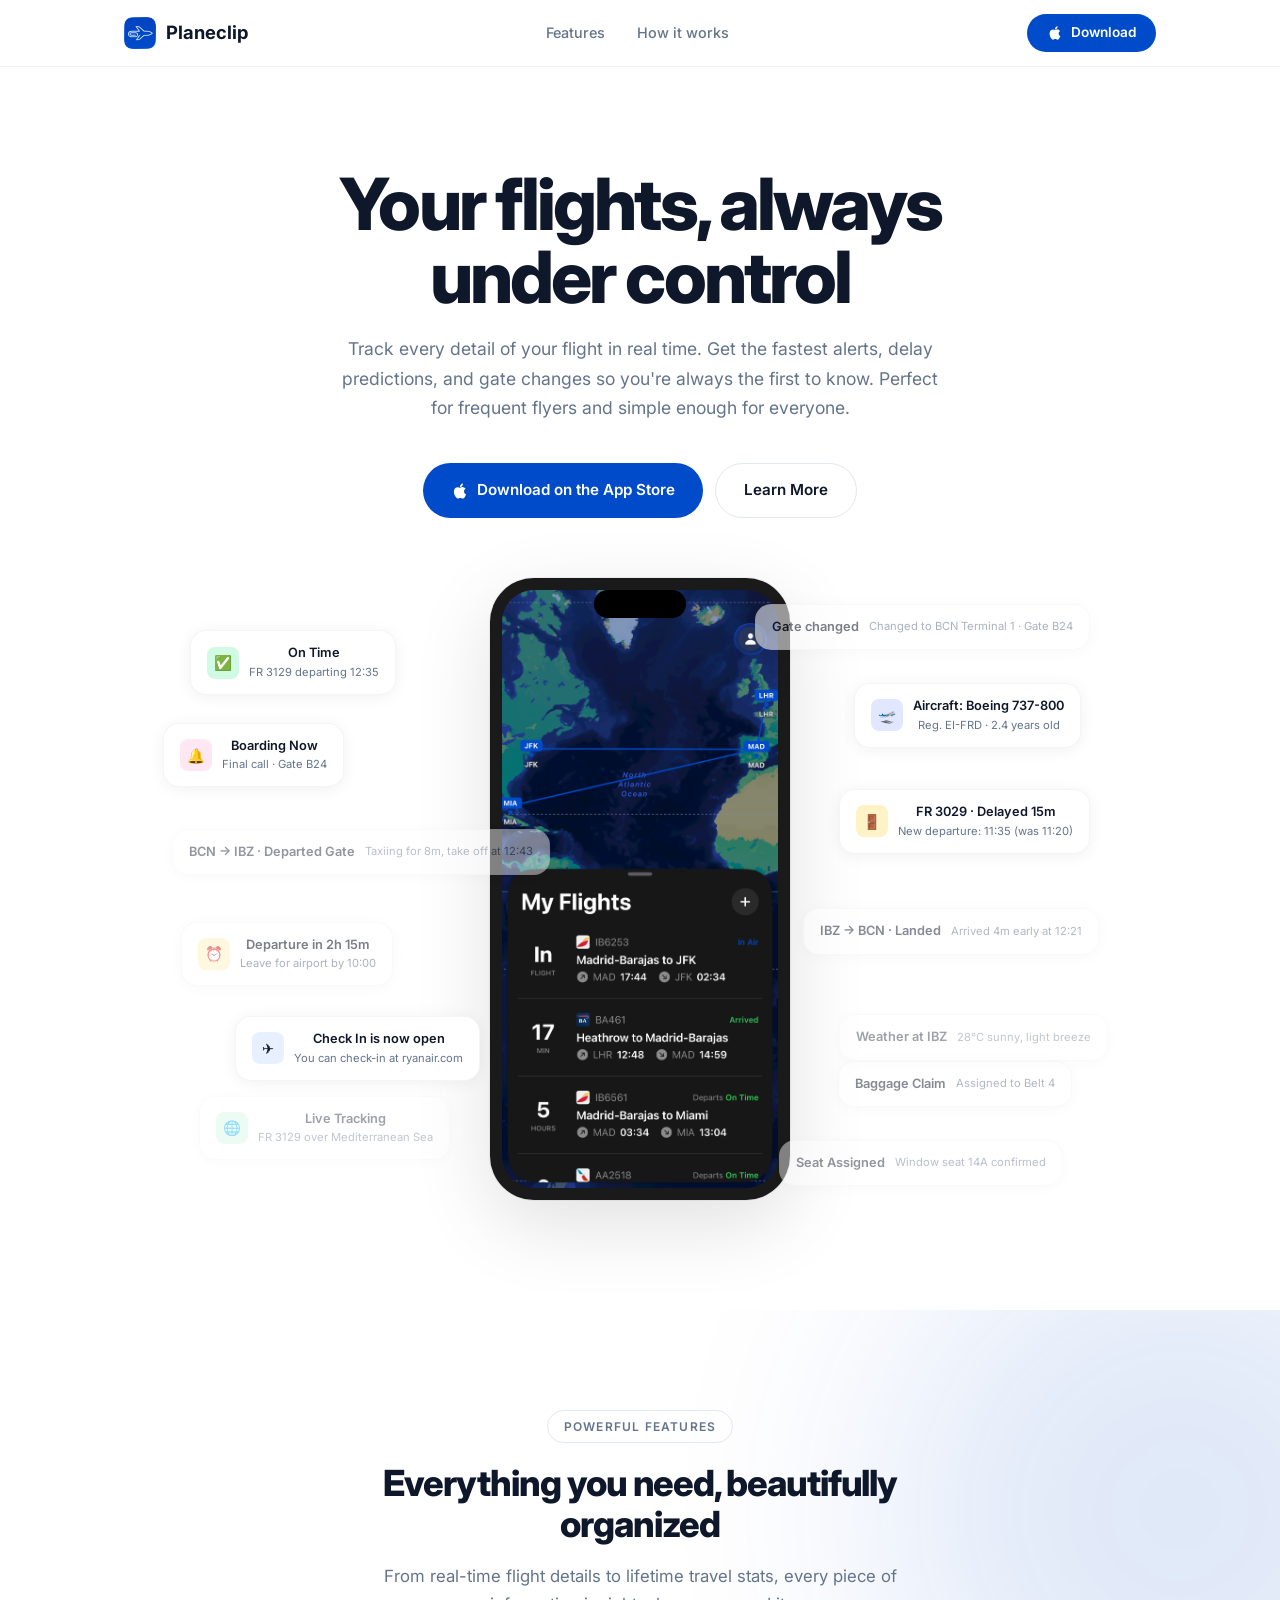
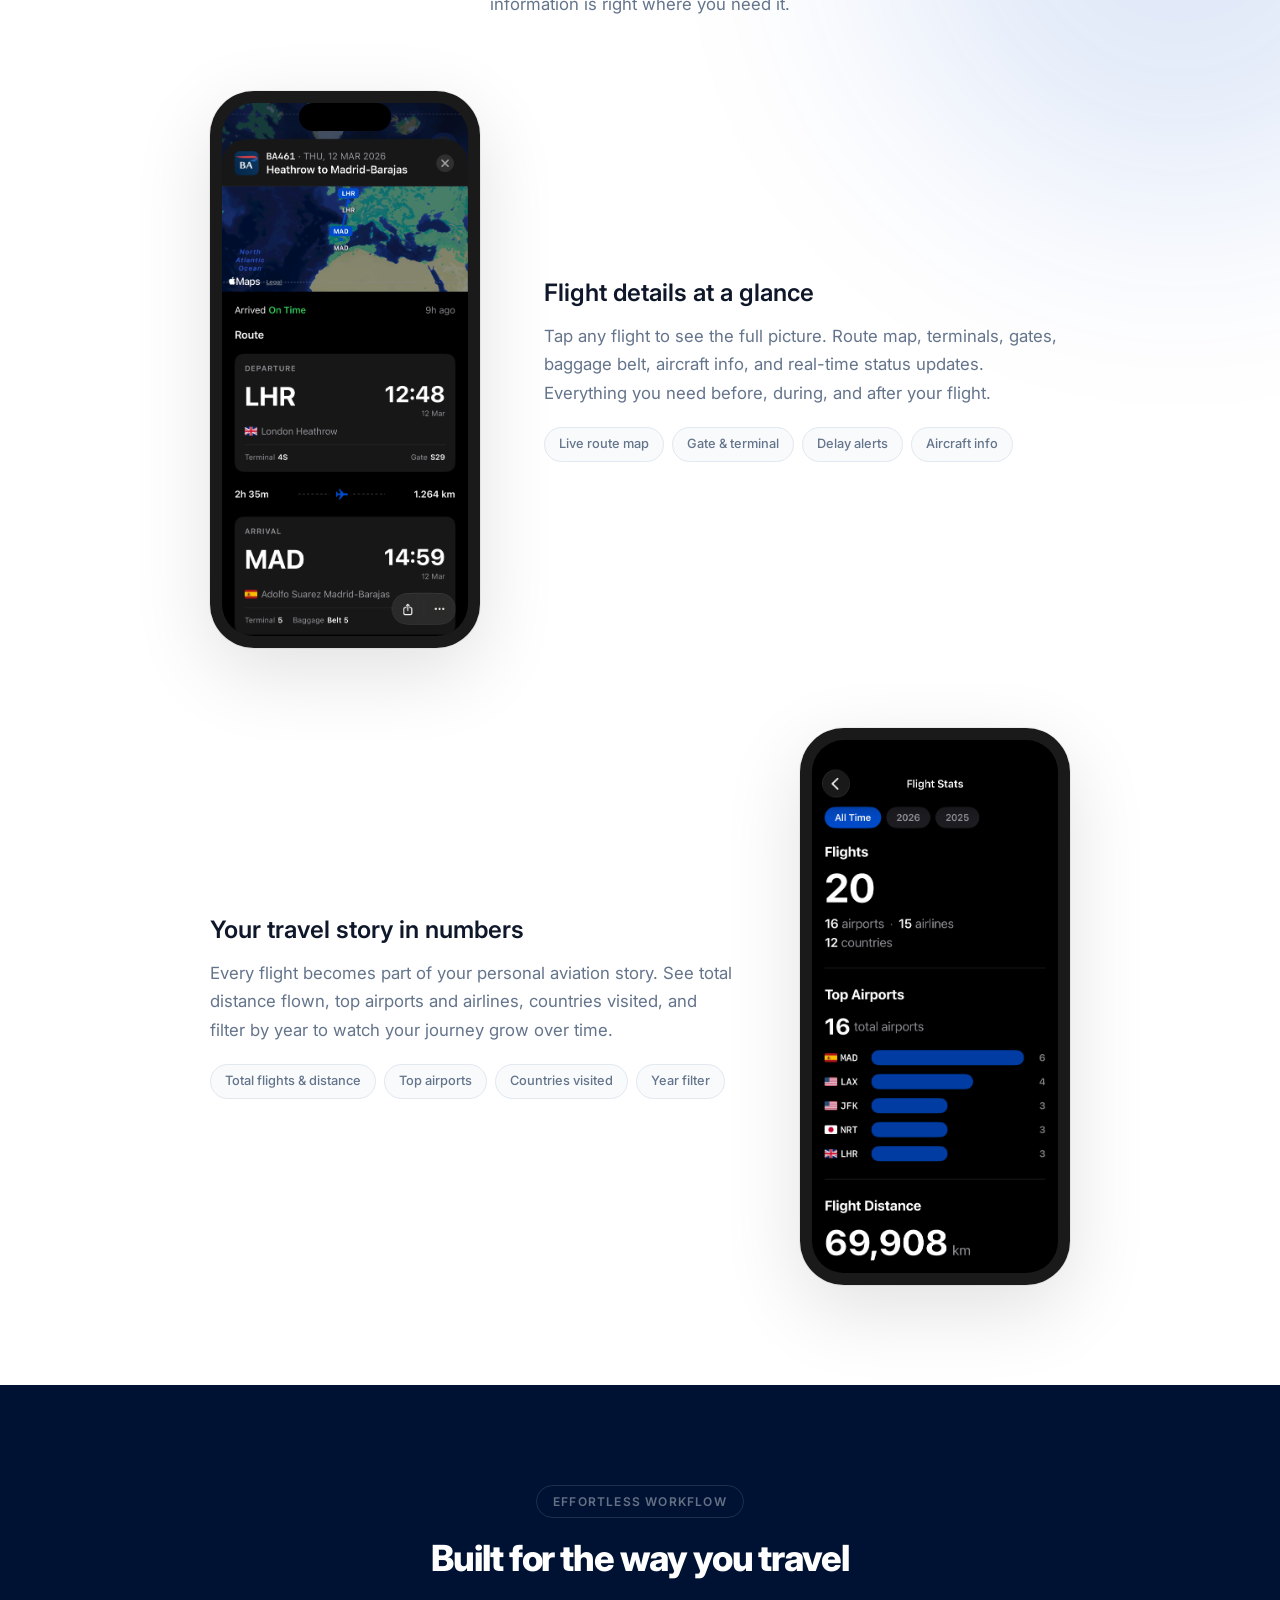
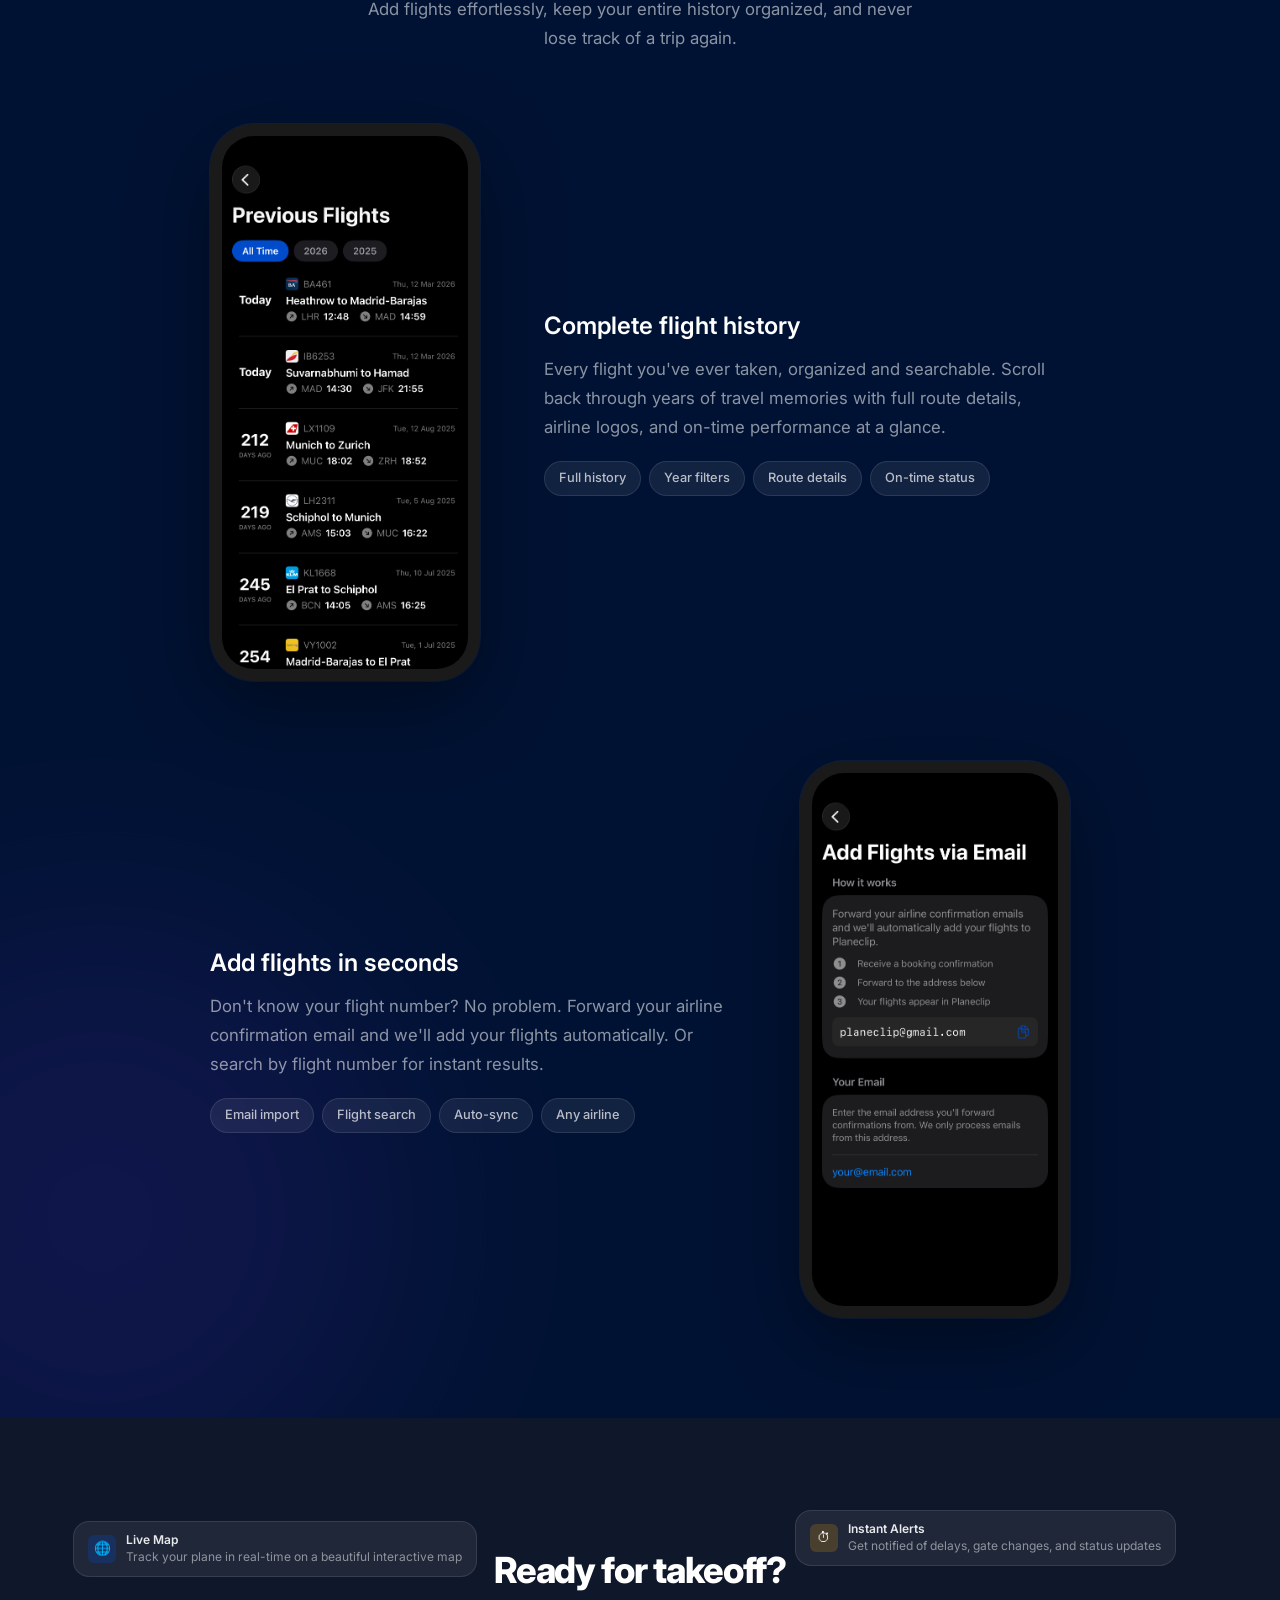
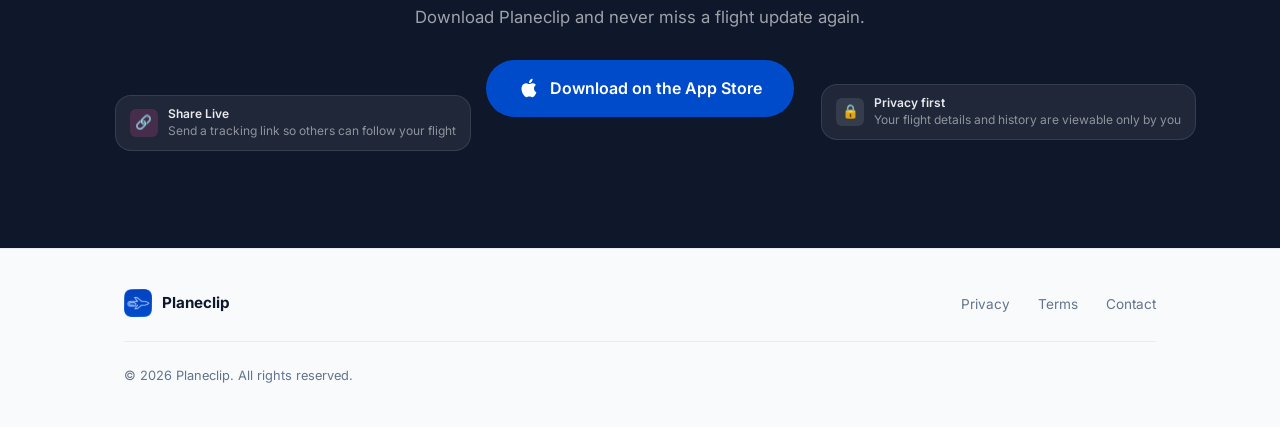
==== commit fb92a8dd: "Remove hero bottom text" ====
--- a/index.html
+++ b/index.html
@@ -196,10 +196,7 @@
         </div>
 
         <!-- Text below showcase -->
-        <div class="hero__bottom-text reveal">
-          <h2>Have a nice flight!</h2>
-          <p>We'll handle the details. You just enjoy your trip. Available on iPhone, iPad, Mac and Apple Watch. Download for free.</p>
-        </div>
+        <div style="height: 60px;"></div>
       </div>
     </section>
 
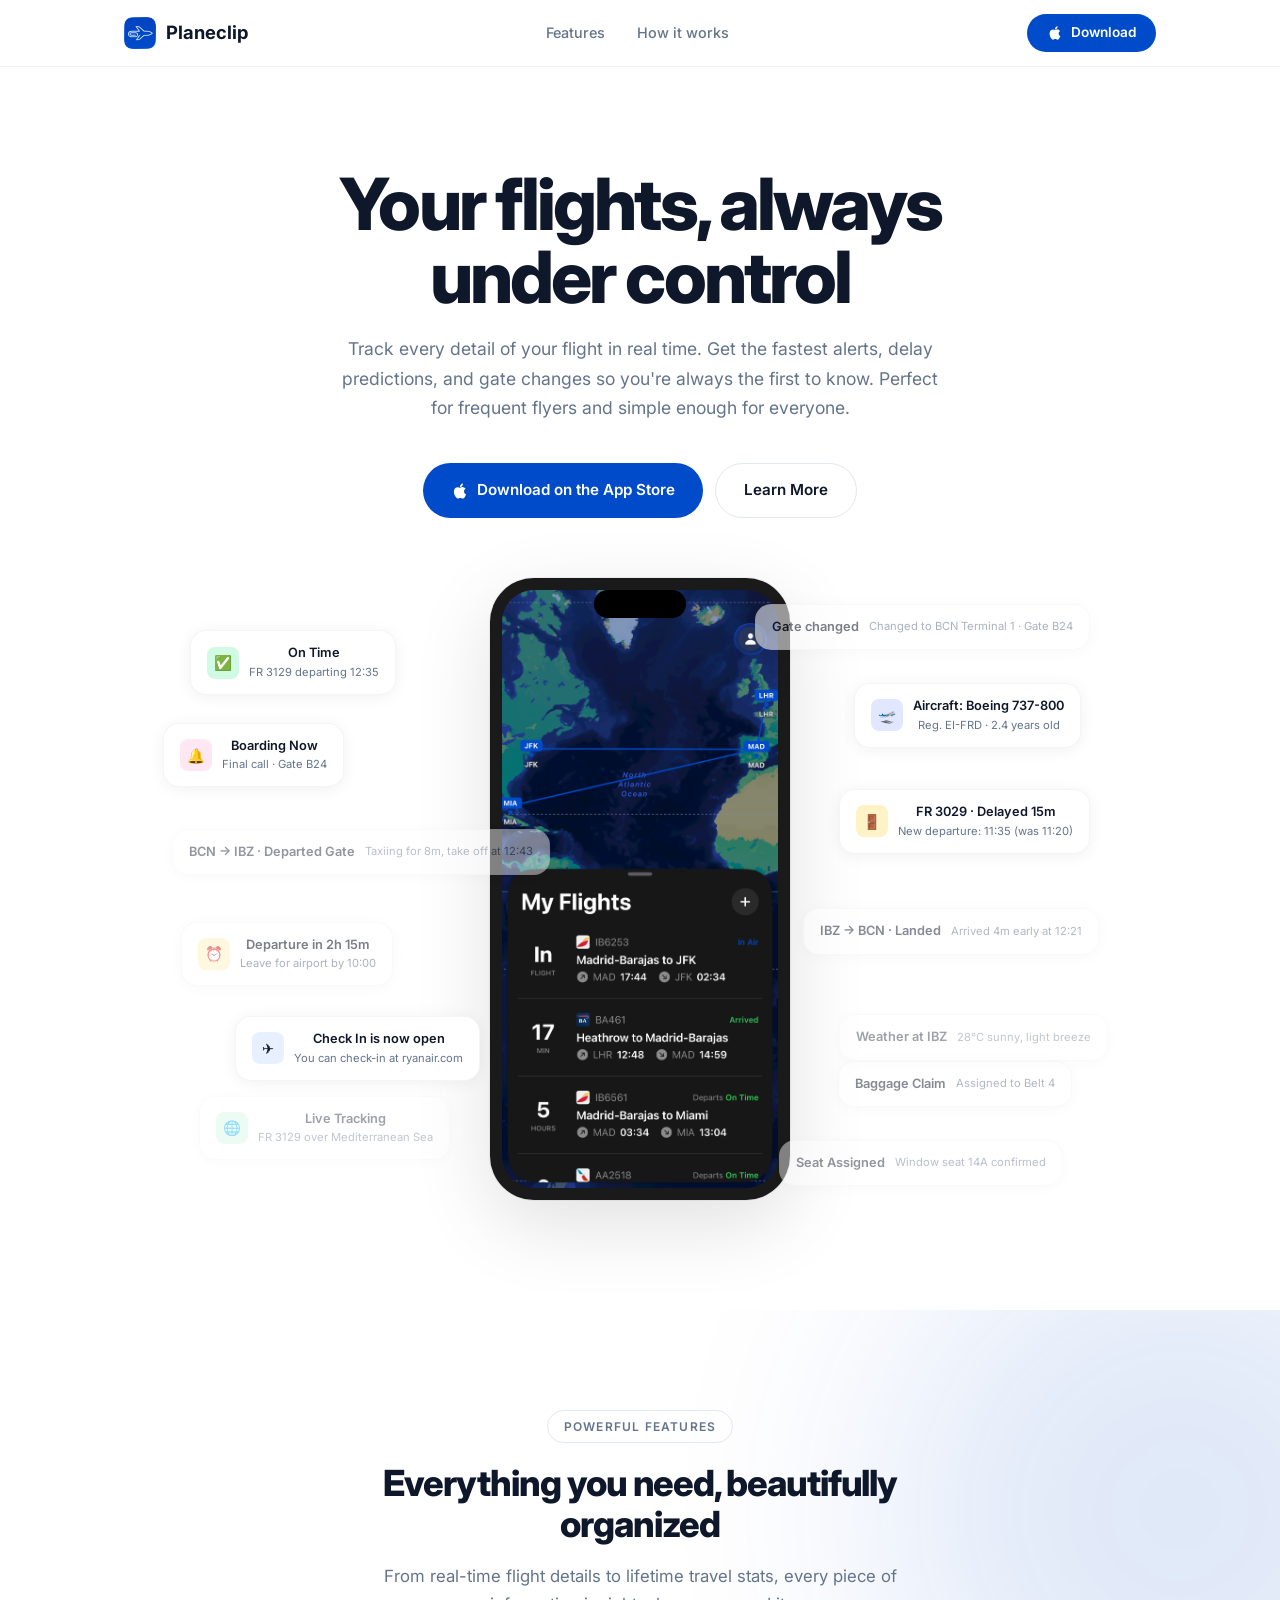
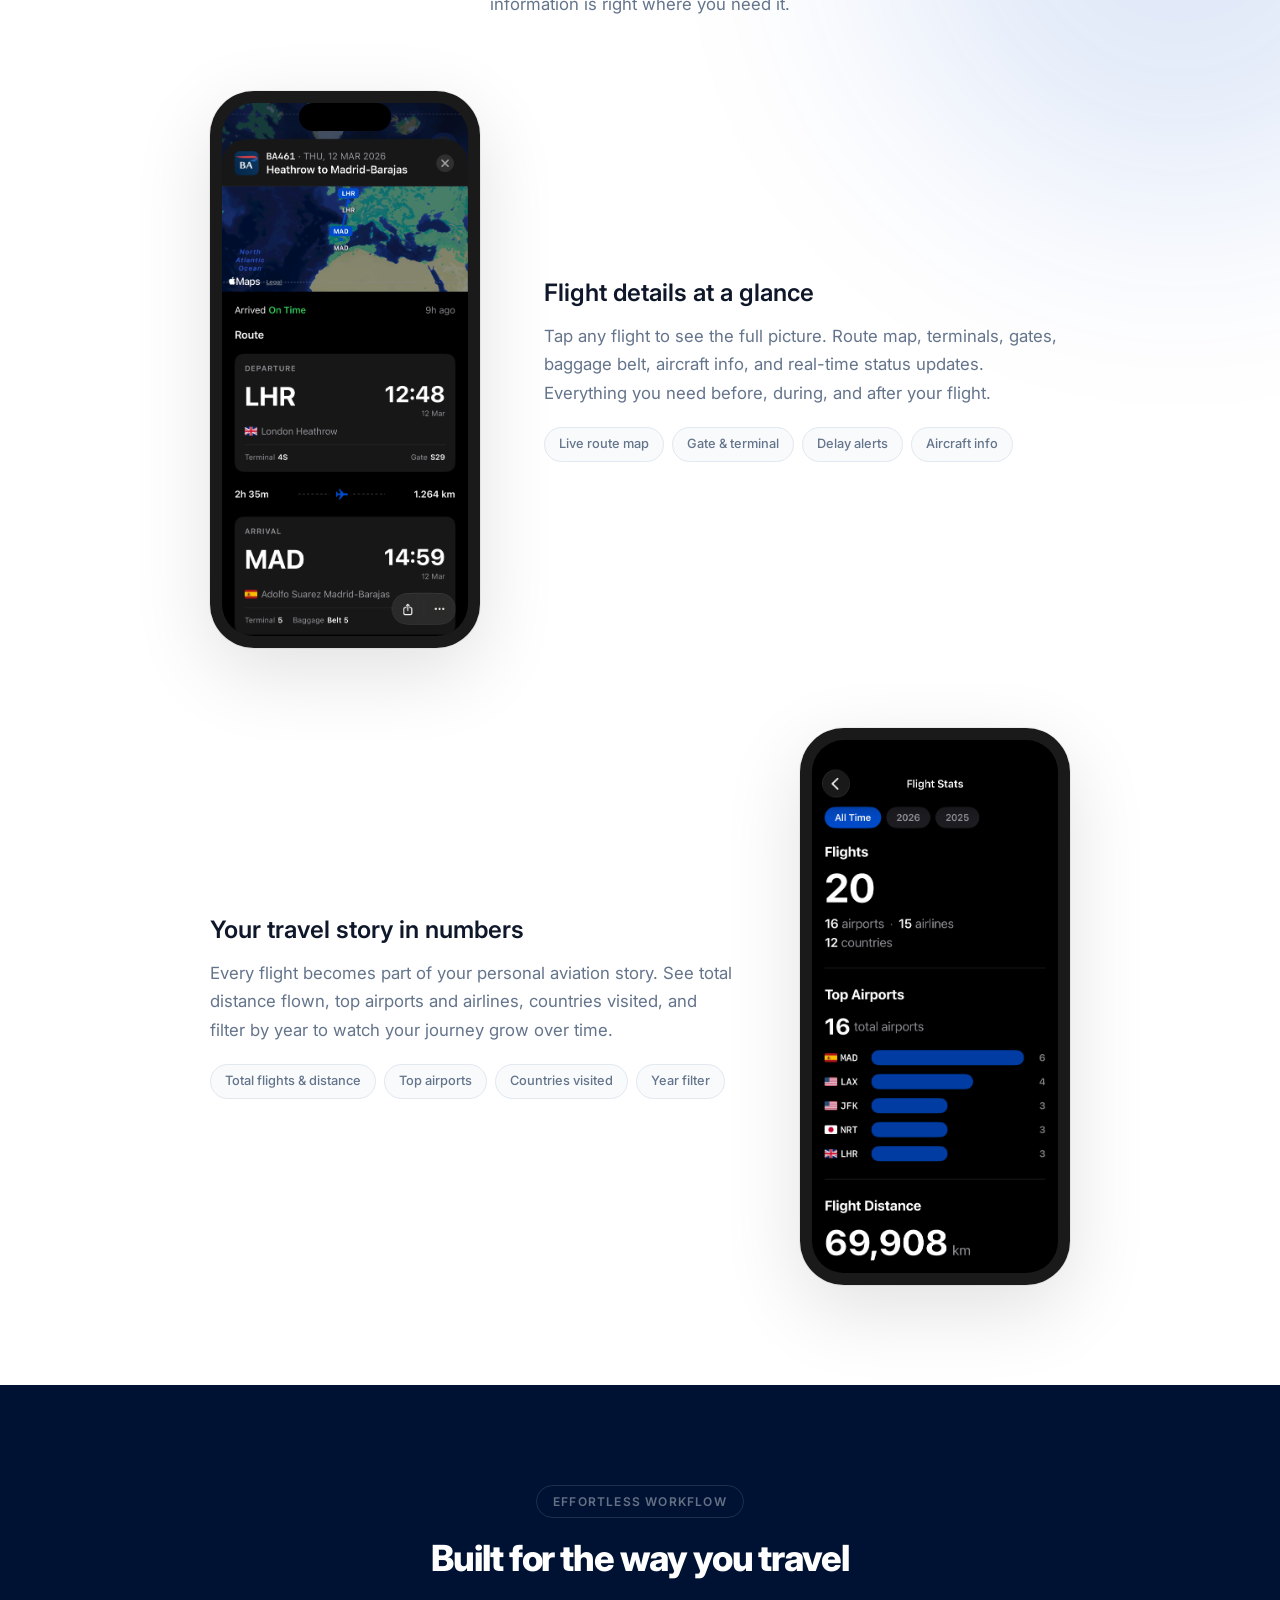
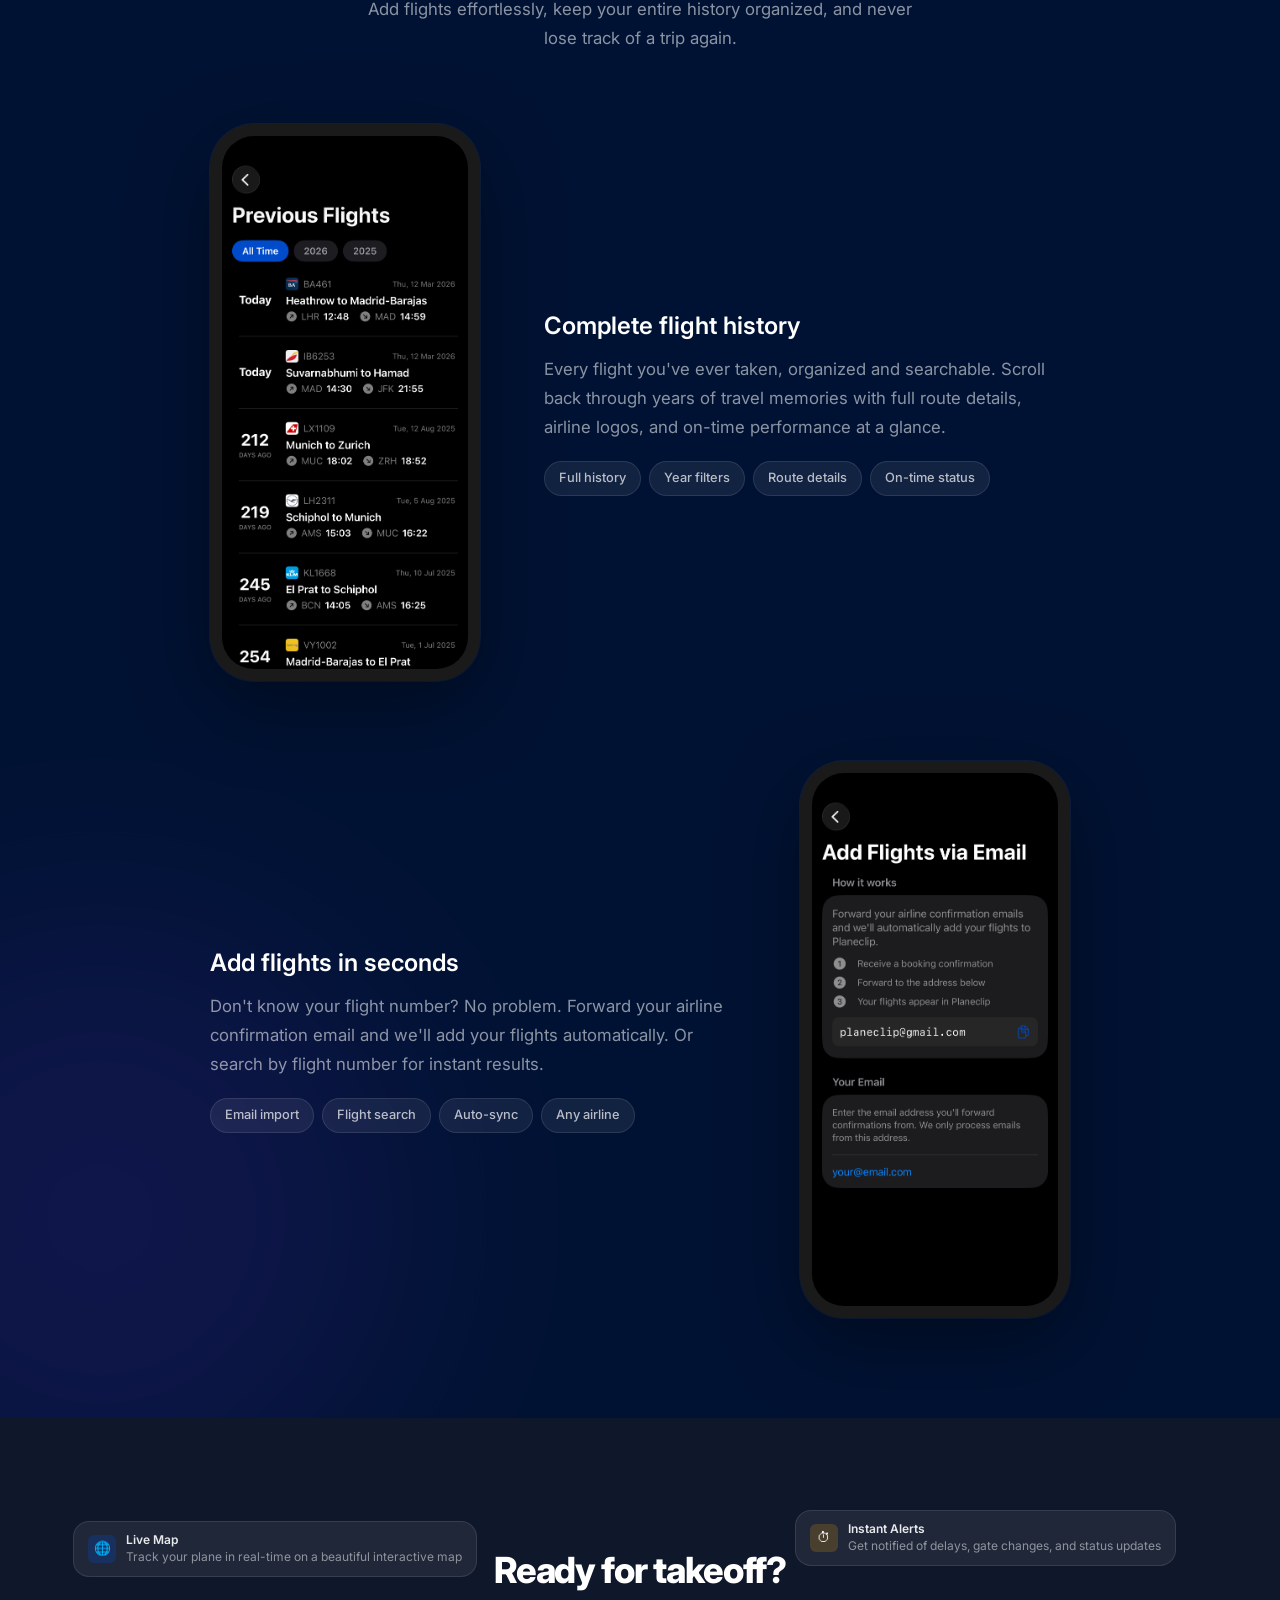
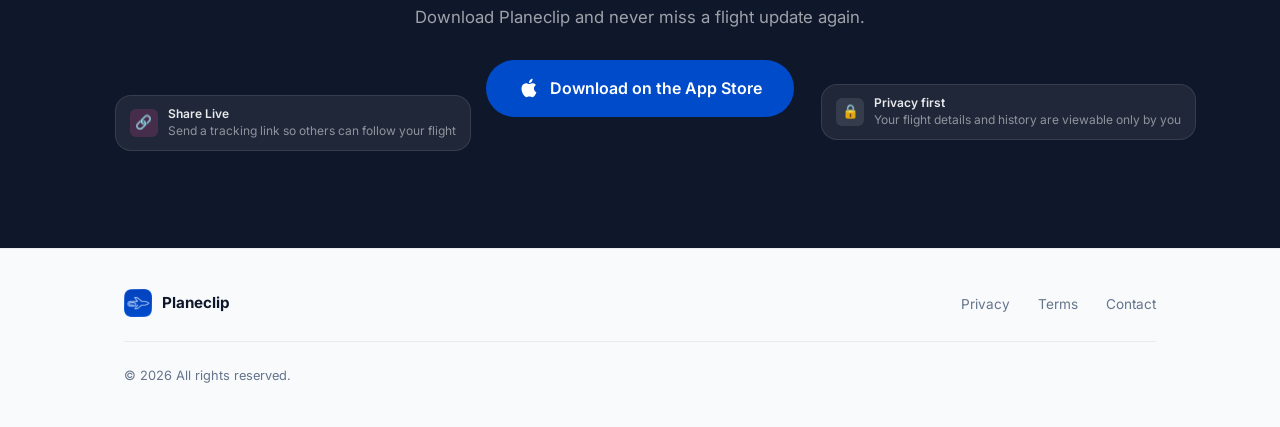
==== commit 91863fe0: "Update App Store links, contact email, and copyright text - Point download buttons and smart banner " ====
--- a/index.html
+++ b/index.html
@@ -26,7 +26,7 @@
   <meta name="twitter:image" content="https://planeclip.com/assets/og-image.png">
 
   <!-- Apple Smart App Banner -->
-  <meta name="apple-itunes-app" content="app-id=APP_STORE_ID">
+  <meta name="apple-itunes-app" content="app-id=6760560214">
 
   <!-- Favicon -->
   <link rel="icon" href="assets/logo.png" type="image/png">
@@ -373,11 +373,11 @@
         <ul class="footer__links">
           <li><a href="privacy.html">Privacy</a></li>
           <li><a href="terms.html">Terms</a></li>
-          <li><a href="mailto:hello@planeclip.com">Contact</a></li>
+          <li><a href="mailto:planeclip@gmail.com">Contact</a></li>
         </ul>
       </div>
       <div class="footer__bottom">
-        &copy; 2026 Planeclip. All rights reserved.
+        &copy; 2026 All rights reserved.
       </div>
     </div>
   </footer>
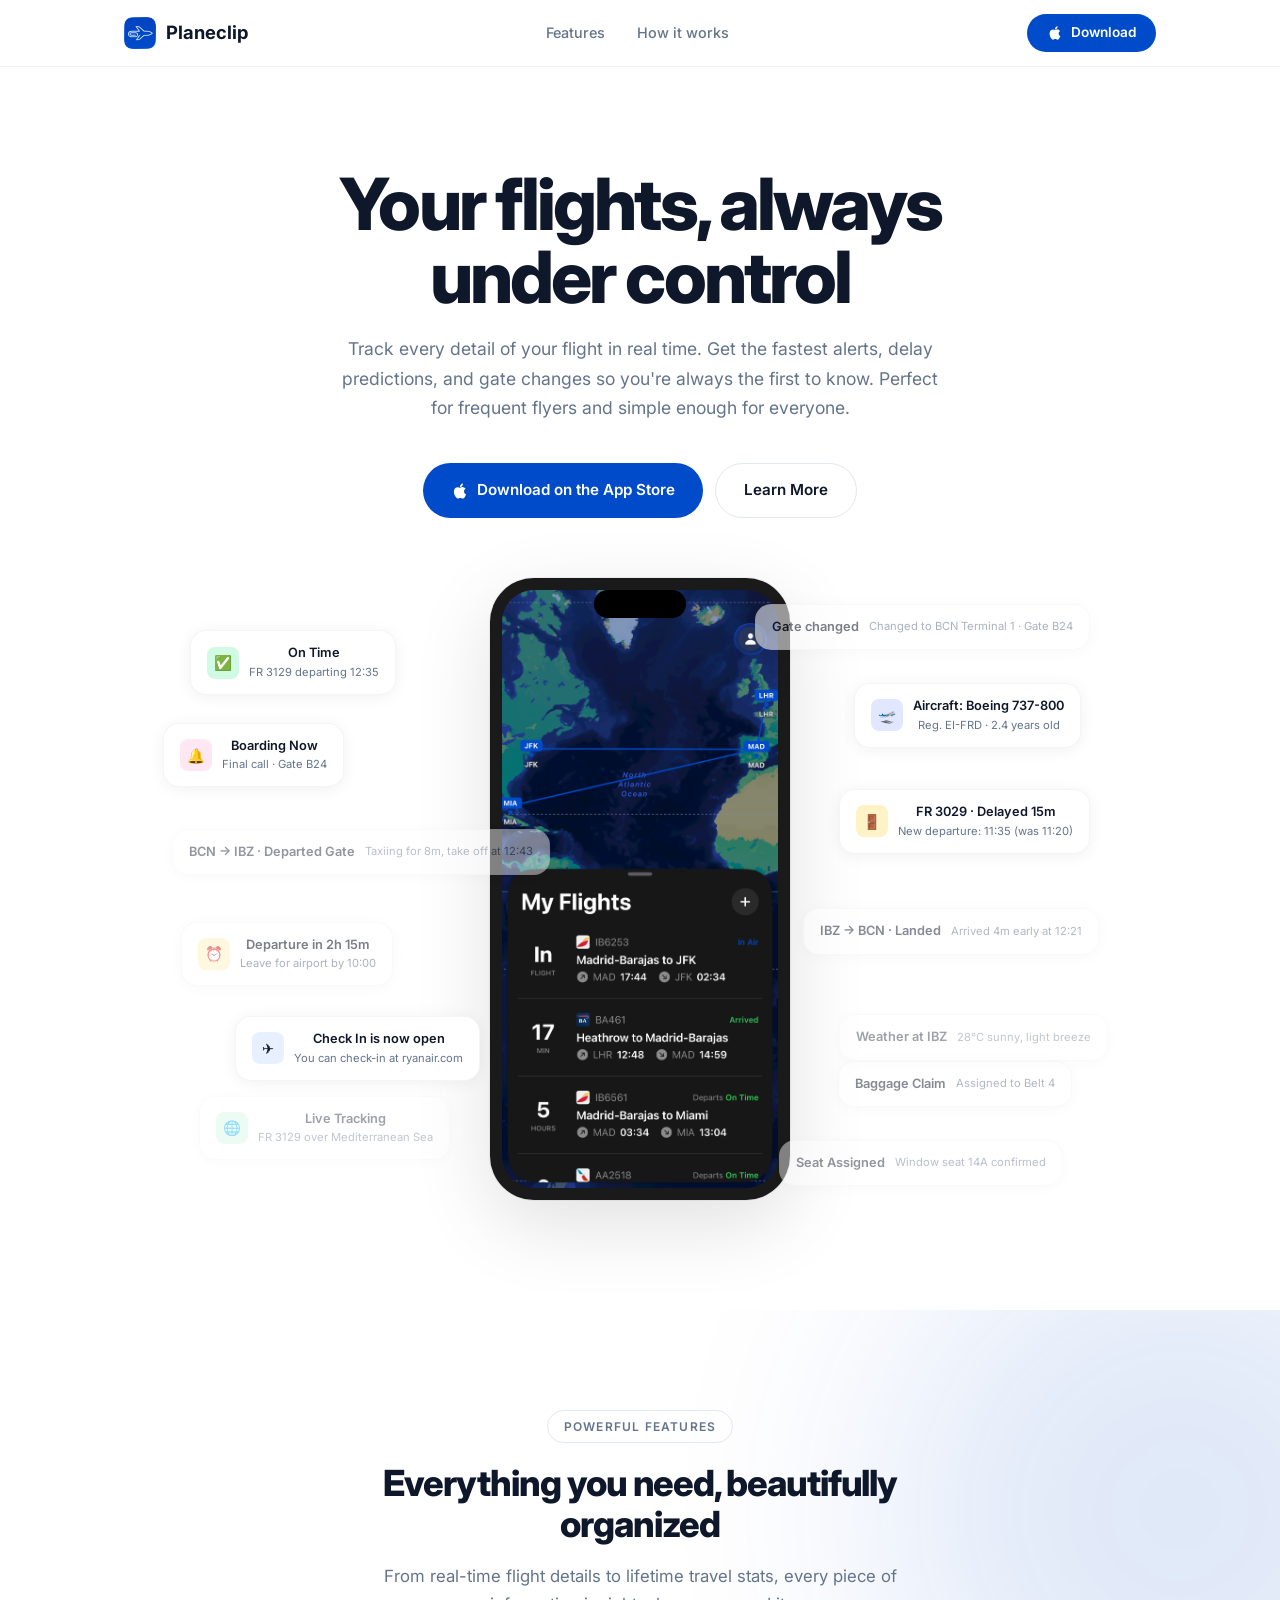
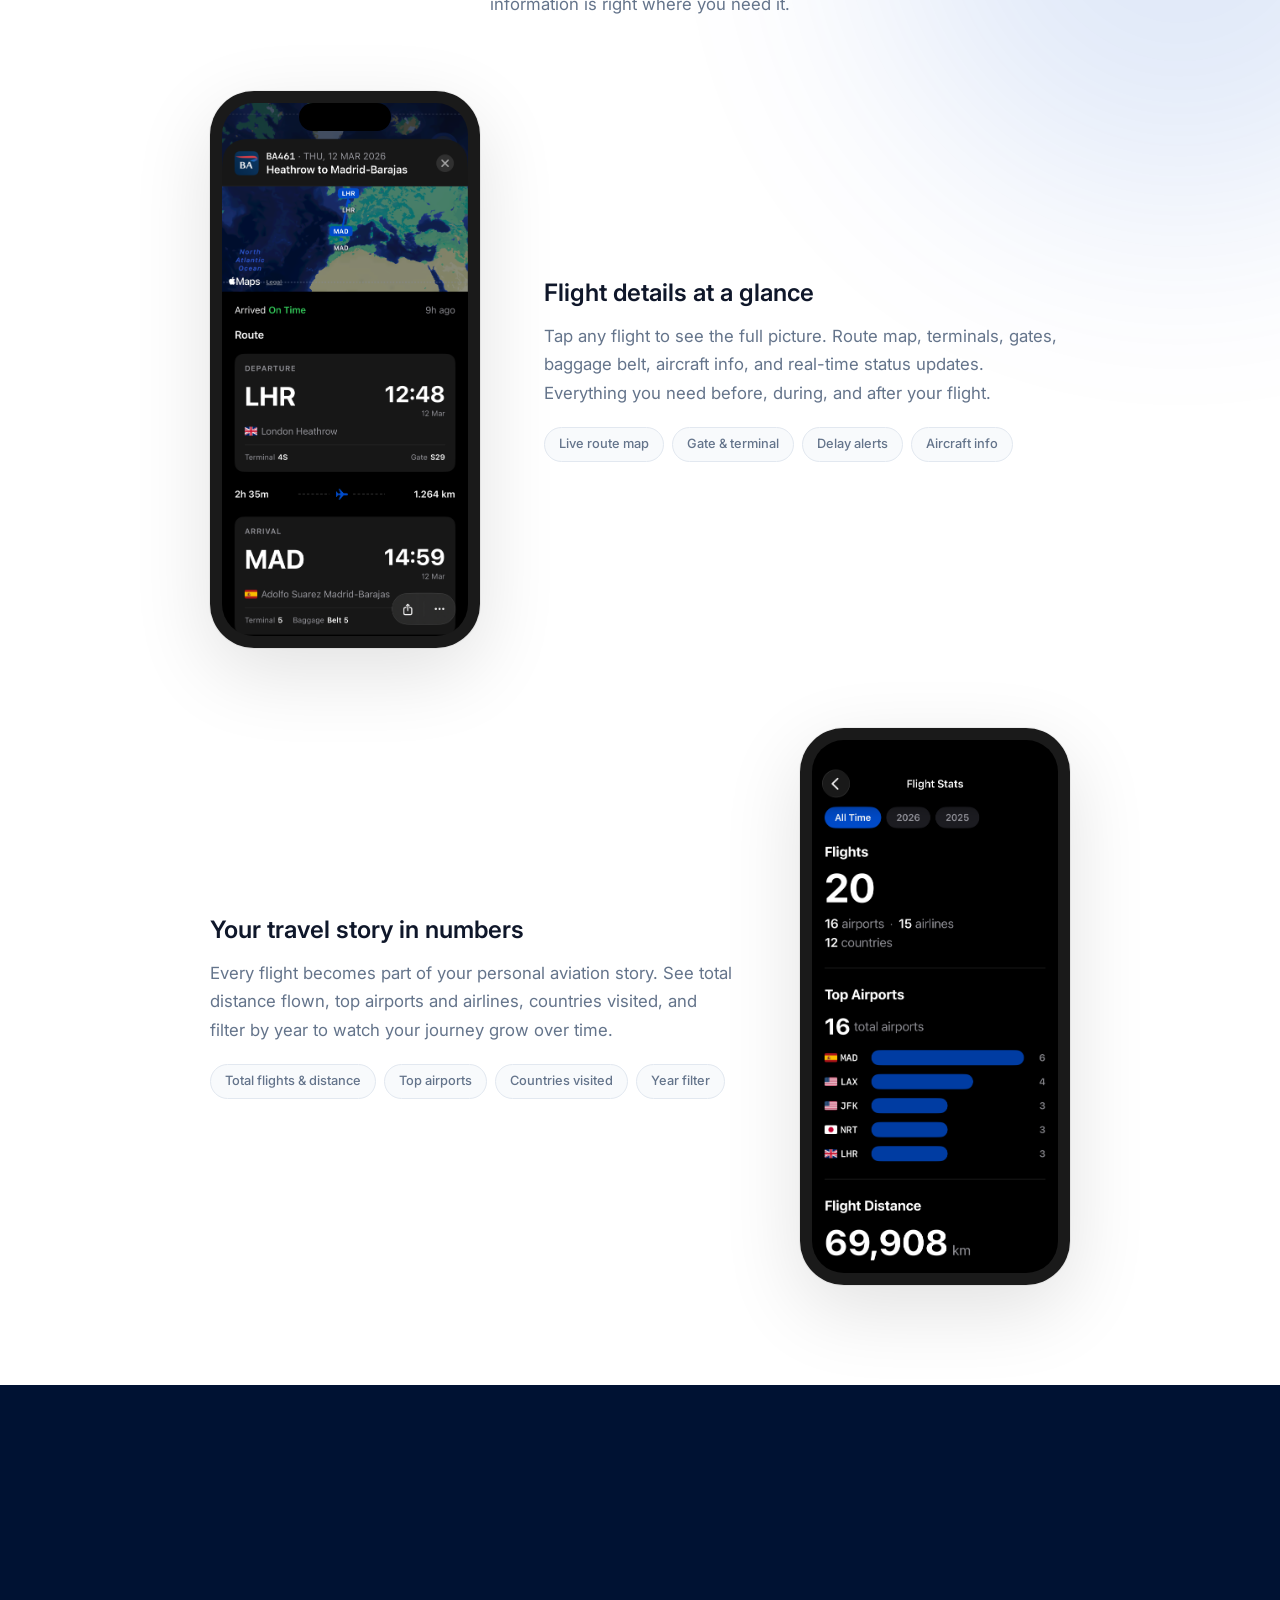
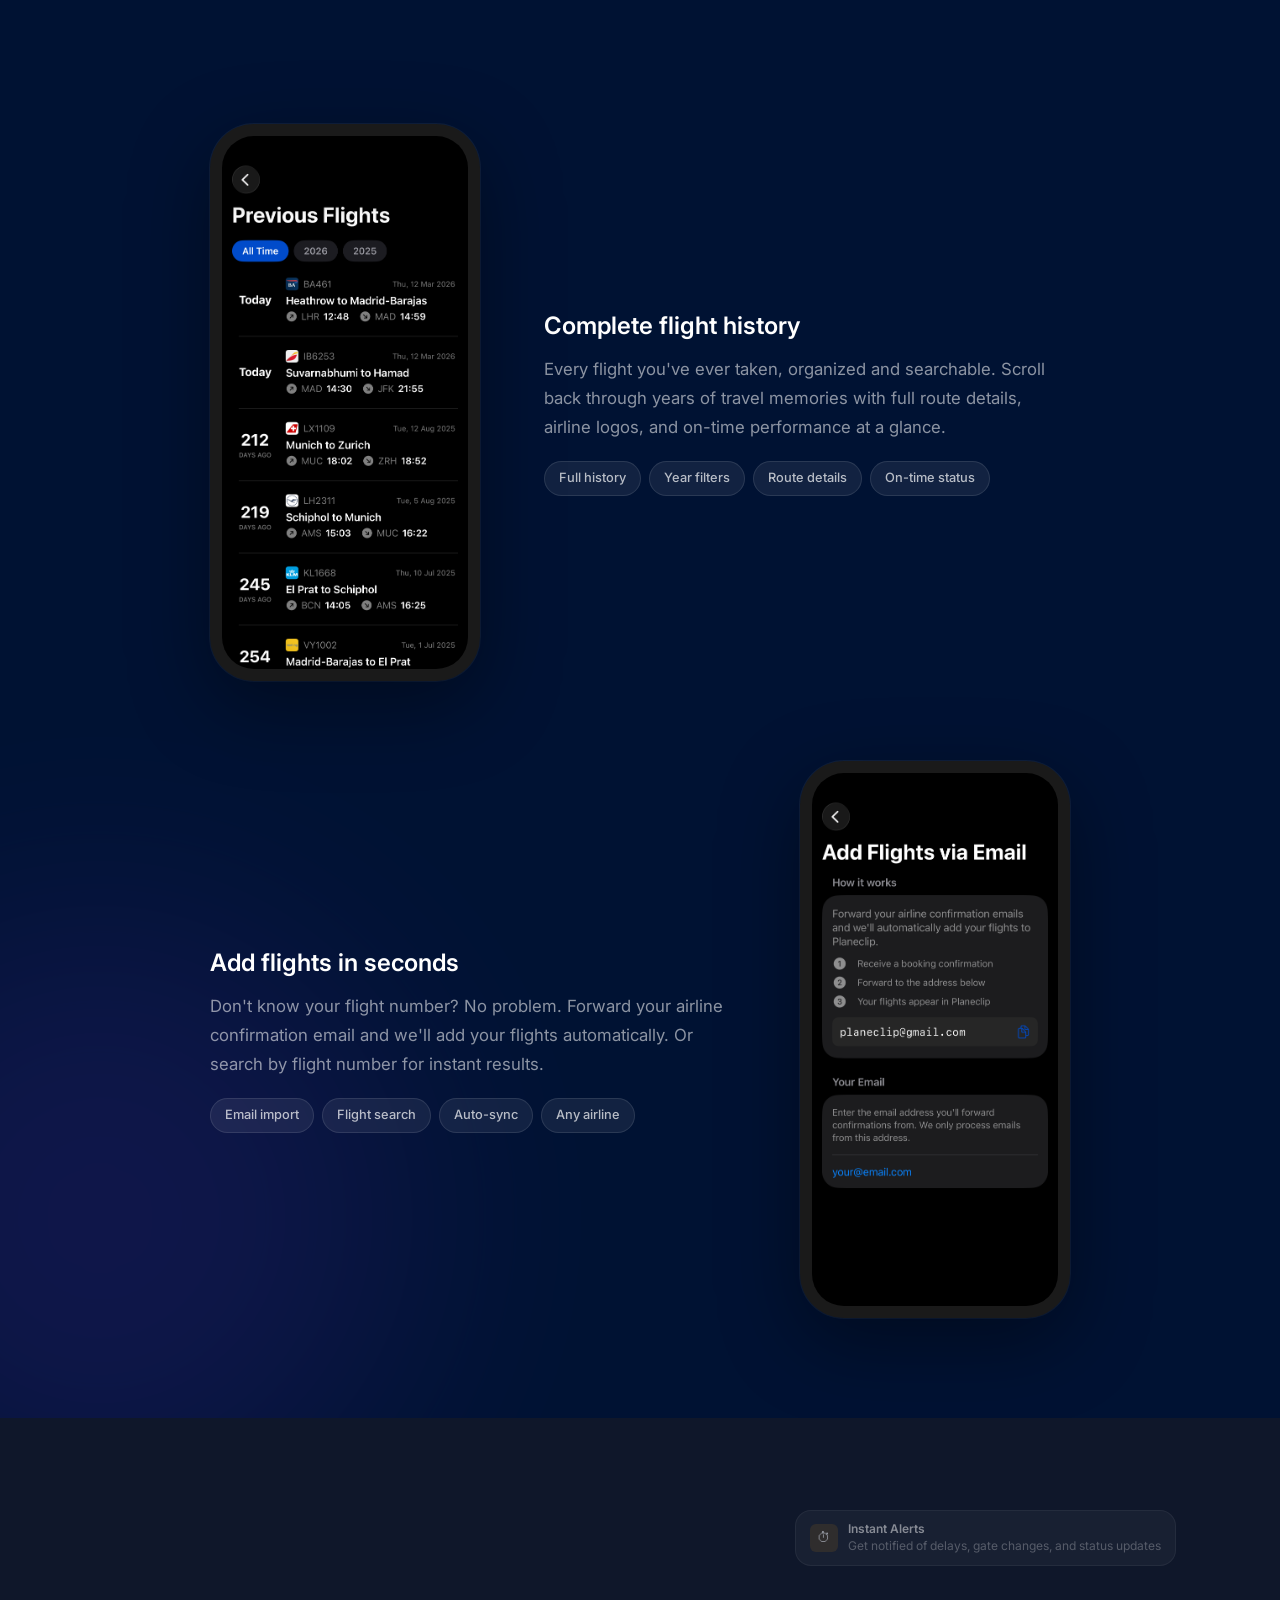
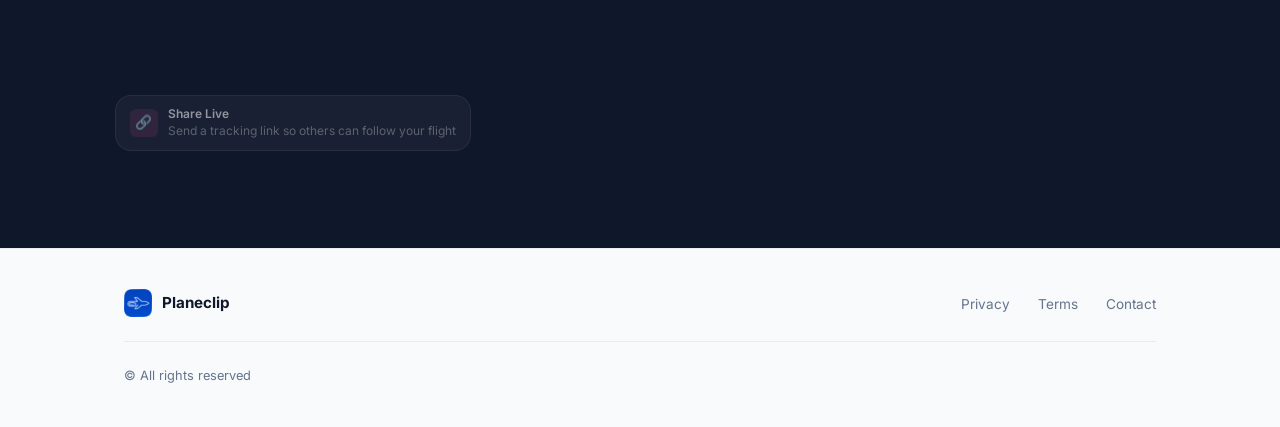
==== commit 25f374a9: "Remove year from copyright footer" ====
--- a/index.html
+++ b/index.html
@@ -377,7 +377,7 @@
         </ul>
       </div>
       <div class="footer__bottom">
-        &copy; 2026 All rights reserved.
+        &copy; All rights reserved
       </div>
     </div>
   </footer>
